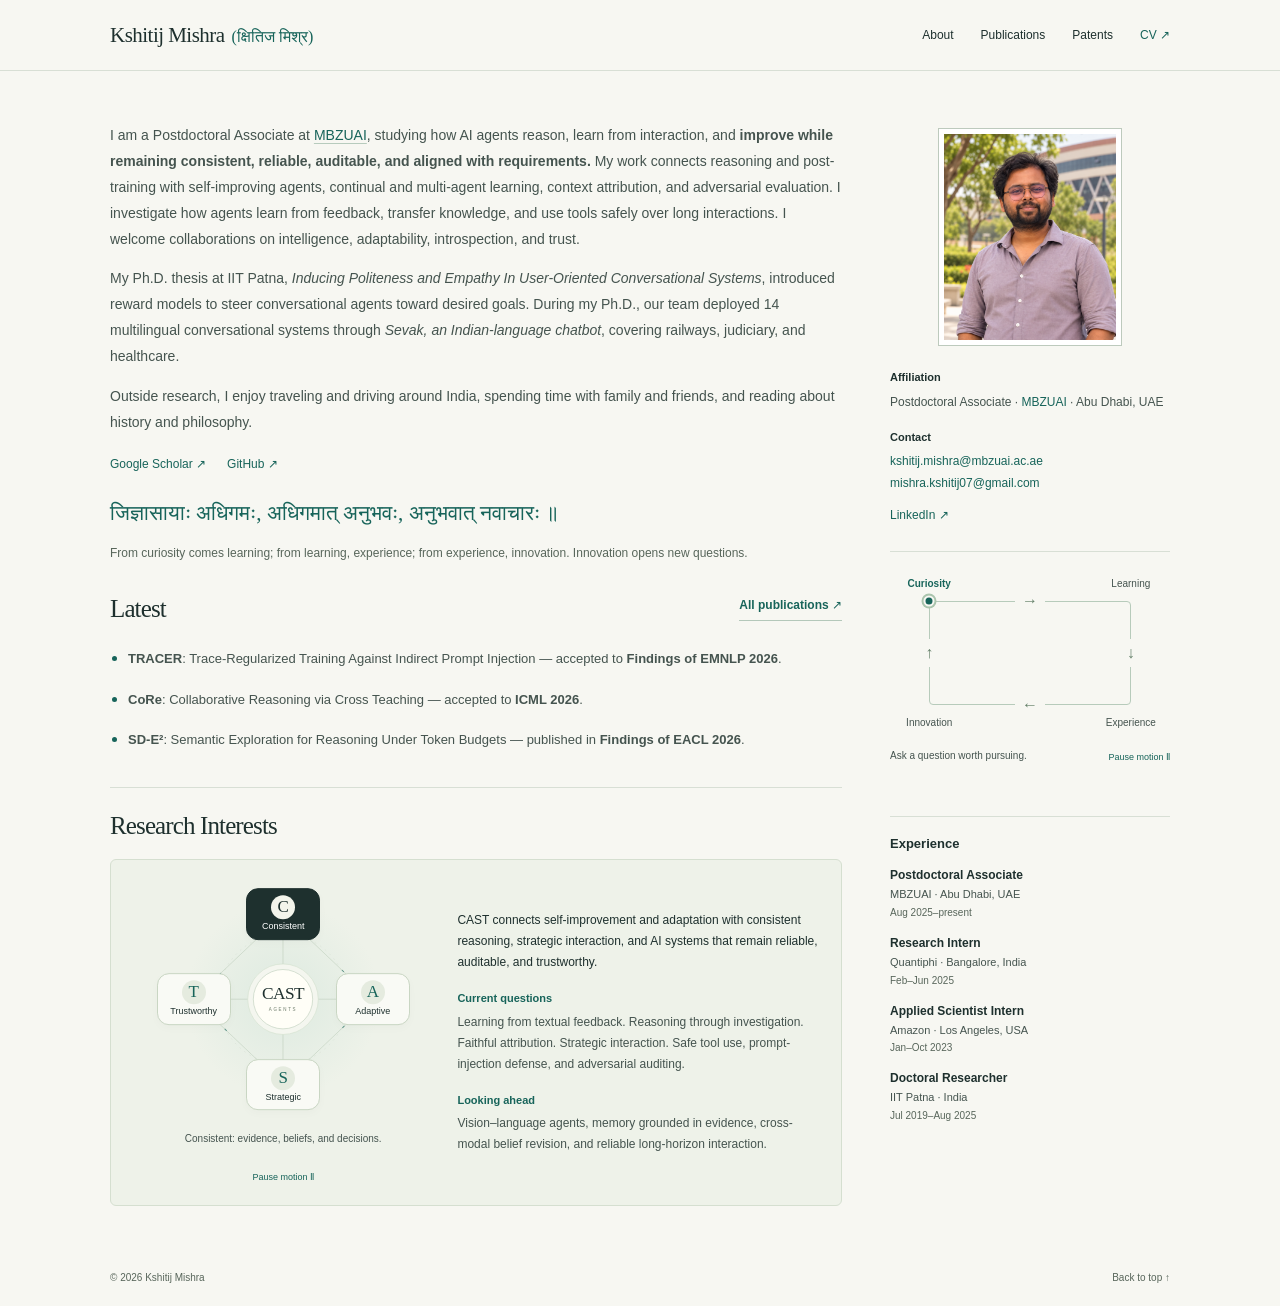
==== index.html @ 3d972198 "Rename the sidebar email label to Contact" ====
<!doctype html>
<html lang="en">
<head>
  <meta charset="utf-8">
  <meta name="viewport" content="width=device-width, initial-scale=1">
  <meta name="theme-color" content="#f7f7f2">
  <title>Kshitij Mishra · Adaptive & Trustworthy AI Agents</title>
  <meta name="description" content="Kshitij Mishra is a Postdoctoral Associate at MBZUAI researching reasoning, learning through interaction, strategic behavior, and trustworthy foundation-model agents.">
  <link rel="canonical" href="https://mishrakshitij.github.io/">
  <meta property="og:type" content="website">
  <meta property="og:title" content="Kshitij Mishra · Adaptive & Trustworthy AI Agents">
  <meta property="og:description" content="Research on AI agents that learn through interaction, reason strategically, and remain reliable as they adapt.">
  <meta property="og:url" content="https://mishrakshitij.github.io/">
  <meta property="og:image" content="https://mishrakshitij.github.io/assets/kshitij-mishra.png">
  <meta property="og:image:alt" content="Portrait of Kshitij Mishra">
  <meta name="twitter:card" content="summary_large_image">
  <link rel="icon" type="image/svg+xml" href="favicon.svg">
  <link rel="stylesheet" href="styles.css?v=20260912-layout">
  <script src="research-themes.js?v=20260912-layout" defer></script>
  <script src="script.js?v=20260912-layout" defer></script>
</head>
<body>
  <a class="skip-link" href="#main">Skip to content</a>
  <header class="site-header">
    <div class="container header-inner">
      <a class="wordmark" href="#about" aria-label="Kshitij Mishra home"><span>Kshitij Mishra</span> <span class="wordmark-devanagari" lang="hi">(क्षितिज मिश्र)</span></a>
      <button class="menu-toggle" type="button" aria-expanded="false" aria-controls="site-nav">Menu <span aria-hidden="true">☰</span></button>
      <nav id="site-nav" aria-label="Main navigation">
        <a href="#about">About</a><a href="publications.html?v=20260912-navigation">Publications</a><a href="patents.html?v=20260912-navigation">Patents</a><a href="assets/Kshitij_Mishra_CV.pdf?v=20260912-latex" target="_blank" rel="noopener" aria-label="CV PDF opens in a new tab">CV <span aria-hidden="true">↗</span></a>
      </nav>
    </div>
  </header>
  <main id="main">
    <section class="academic-profile container" id="about" aria-labelledby="name">
      <div class="profile-content">
        <h1 id="name" class="sr-only">Kshitij Mishra</h1>
        <p>I am a Postdoctoral Associate at <a class="bio-link" href="https://mbzuai.ac.ae/">MBZUAI</a>, studying how AI agents reason, learn from interaction, and <strong>improve while remaining consistent, reliable, auditable, and aligned with requirements.</strong> My work connects reasoning and post-training with self-improving agents, continual and multi-agent learning, context attribution, and adversarial evaluation. I investigate how agents learn from feedback, transfer knowledge, and use tools safely over long interactions. I welcome collaborations on intelligence, adaptability, introspection, and trust.</p>
        <p>My Ph.D. thesis at IIT Patna, <em>Inducing Politeness and Empathy In User-Oriented Conversational Systems</em>, introduced reward models to steer conversational agents toward desired goals. During my Ph.D., our team deployed 14 multilingual conversational systems through <em>Sevak, an Indian-language chatbot</em>, covering railways, judiciary, and healthcare.</p>
        <p>Outside research, I enjoy traveling and driving around India, spending time with family and friends, and reading about history and philosophy.</p>
        <div class="profile-links"><a href="https://scholar.google.com/citations?user=jfTVBUQAAAAJ">Google Scholar ↗</a><a href="https://github.com/Mishrakshitij">GitHub ↗</a></div>
        <div class="profile-quote">
          <blockquote lang="sa">जिज्ञासायाः अधिगमः, अधिगमात् अनुभवः, अनुभवात् नवाचारः ॥</blockquote>
          <p>From curiosity comes learning; from learning, experience; from experience, innovation. Innovation opens new questions.</p>
        </div>
      </div>
      <aside class="profile-sidebar" aria-label="Affiliation, contact details, learning loop, and experience">
        <figure class="profile-photo"><img src="assets/kshitij-mishra.png" alt="Portrait of Kshitij Mishra" width="1145" height="1374" fetchpriority="high"></figure>
        <dl class="profile-details">
          <div><dt>Affiliation</dt><dd>Postdoctoral Associate · <a href="https://mbzuai.ac.ae/">MBZUAI</a> · Abu Dhabi, UAE</dd></div>
          <div><dt>Contact</dt><dd><a href="mailto:kshitij.mishra@mbzuai.ac.ae">kshitij.mishra@mbzuai.ac.ae</a><a href="mailto:mishra.kshitij07@gmail.com">mishra.kshitij07@gmail.com</a></dd></div>
        </dl>
        <a class="profile-linkedin" href="https://www.linkedin.com/in/kshitij-mishra-6770451b1">LinkedIn ↗</a>
        <div class="journey-widget" aria-label="Curiosity leads to learning, learning to experience, experience to innovation, and innovation back to curiosity">
          <div class="journey-track"><span class="journey-border" aria-hidden="true"></span><span class="journey-ball" aria-hidden="true"></span><button class="journey-node journey-curiosity is-active" type="button" data-stage="0" aria-pressed="true" aria-controls="journey-detail">Curiosity</button><button class="journey-node journey-learning" type="button" data-stage="1" aria-pressed="false" aria-controls="journey-detail">Learning</button><button class="journey-node journey-experience" type="button" data-stage="2" aria-pressed="false" aria-controls="journey-detail">Experience</button><button class="journey-node journey-innovation" type="button" data-stage="3" aria-pressed="false" aria-controls="journey-detail">Innovation</button><span class="journey-arrow arrow-top" aria-hidden="true">→</span><span class="journey-arrow arrow-right" aria-hidden="true">↓</span><span class="journey-arrow arrow-bottom" aria-hidden="true">←</span><span class="journey-arrow arrow-left" aria-hidden="true">↑</span></div>
          <div class="journey-description"><p id="journey-detail" aria-live="polite">Ask a question worth pursuing.</p><button id="journey-motion" type="button" aria-pressed="false">Pause motion Ⅱ</button></div>
        </div>
        <section class="profile-experience" id="experience" aria-labelledby="experience-title">
          <h2 id="experience-title">Experience</h2>
          <ul>
            <li><h3>Postdoctoral Associate</h3><p>MBZUAI · Abu Dhabi, UAE</p><p class="experience-date"><time datetime="2025-08">Aug 2025</time>–present</p></li>
            <li><h3>Research Intern</h3><p>Quantiphi · Bangalore, India</p><p class="experience-date"><time datetime="2025-02">Feb</time>–<time datetime="2025-06">Jun 2025</time></p></li>
            <li><h3>Applied Scientist Intern</h3><p>Amazon · Los Angeles, USA</p><p class="experience-date"><time datetime="2023-01">Jan</time>–<time datetime="2023-10">Oct 2023</time></p></li>
            <li><h3>Doctoral Researcher</h3><p>IIT Patna · India</p><p class="experience-date"><time datetime="2019-07">Jul 2019</time>–<time datetime="2025-08">Aug 2025</time></p></li>
          </ul>
        </section>
      </aside>
      <section class="latest-section" id="latest" aria-labelledby="latest-title">
        <div class="compact-heading"><h2 id="latest-title">Latest</h2><a class="text-link" href="publications.html?v=20260912-navigation">All publications ↗</a></div>
        <ul class="latest-list">
          <li><p><a href="publications.html?v=20260912-navigation#tracer"><strong>TRACER</strong>: Trace-Regularized Training Against Indirect Prompt Injection</a> — accepted to <strong>Findings of EMNLP 2026</strong>.</p></li>
          <li><p><a href="https://arxiv.org/abs/2601.21600"><strong>CoRe</strong>: Collaborative Reasoning via Cross Teaching</a> — accepted to <strong>ICML 2026</strong>.</p></li>
          <li><p><a href="https://aclanthology.org/2026.findings-eacl.323/"><strong>SD-E²</strong>: Semantic Exploration for Reasoning Under Token Budgets</a> — published in <strong>Findings of EACL 2026</strong>.</p></li>
        </ul>
      </section>
      <section class="research-section" id="research" aria-labelledby="research-title">
        <div class="compact-heading"><h2 id="research-title">Research Interests</h2></div>
        <div class="cast-panel">
          <figure class="cast-visual">
            <div class="cast-map" role="group" aria-label="Explore the four CAST research themes">
              <svg class="cast-lines" viewBox="0 0 500 440" aria-hidden="true"><defs><radialGradient id="mapGlow"><stop offset="0" stop-color="#dbe9df" stop-opacity="0.9"/><stop offset="1" stop-color="#dbe9df" stop-opacity="0"/></radialGradient></defs><circle cx="250" cy="220" r="174" fill="url(#mapGlow)"/><circle class="map-orbit" cx="250" cy="220" r="116"/><path class="map-lines" d="M250 68 L410 220 L250 372 L90 220 Z M250 68 L250 372 M90 220 L410 220"/><path class="map-flow" d="M250 68 L410 220 L250 372 L90 220 Z"/><circle class="map-ring" cx="250" cy="220" r="63"/><circle class="map-center" cx="250" cy="220" r="53"/><text class="cast-center-title" x="250" y="219" text-anchor="middle">CAST</text><text class="cast-center-subtitle" x="250" y="241" text-anchor="middle">AGENTS</text></svg>
              <button class="cast-node node-c is-active" type="button" data-theme="consistent" aria-pressed="true" aria-controls="cast-focus"><span class="node-letter">C</span><span>Consistent</span></button>
              <button class="cast-node node-a" type="button" data-theme="adaptive" aria-pressed="false" aria-controls="cast-focus"><span class="node-letter">A</span><span>Adaptive</span></button>
              <button class="cast-node node-s" type="button" data-theme="strategic" aria-pressed="false" aria-controls="cast-focus"><span class="node-letter">S</span><span>Strategic</span></button>
              <button class="cast-node node-t" type="button" data-theme="trustworthy" aria-pressed="false" aria-controls="cast-focus"><span class="node-letter">T</span><span>Trustworthy</span></button>
            </div>
            <figcaption class="map-caption"><p id="cast-focus" aria-live="polite">Consistent: evidence, beliefs, and decisions.</p><button id="motion-toggle" type="button" aria-pressed="false">Pause motion <span aria-hidden="true">Ⅱ</span></button></figcaption>
          </figure>
          <div class="cast-overview">
            <p class="cast-overview-summary">CAST connects self-improvement and adaptation with consistent reasoning, strategic interaction, and AI systems that remain reliable, auditable, and trustworthy.</p>
            <div><h3>Current questions</h3><p>Learning from textual feedback. Reasoning through investigation. Faithful attribution. Strategic interaction. Safe tool use, prompt-injection defense, and adversarial auditing.</p></div>
            <div><h3>Looking ahead</h3><p>Vision–language agents, memory grounded in evidence, cross-modal belief revision, and reliable long-horizon interaction.</p></div>
          </div>
        </div>
      </section>
    </section>

  </main>
  <footer class="container site-footer"><p>© <span id="year">2026</span> Kshitij Mishra</p><p>Learn. Reason. Remain reliable.</p><a href="#about">Back to top ↑</a></footer>
</body>
</html>
---- styles.css ----
:root{--paper:#f7f7f2;--ink:#1e302e;--text:#45544f;--muted:#58665b;--teal:#17645a;--sage:#e9eee6;--line:#d8dfd5;--gold:#886024;--serif:Georgia,'Times New Roman',serif;--sans:Inter,-apple-system,BlinkMacSystemFont,'Segoe UI',sans-serif}
*{box-sizing:border-box}html{scroll-behavior:smooth;scroll-padding-top:90px}body{margin:0;background:var(--paper);color:var(--ink);font-family:var(--sans);font-size:16px;line-height:1.7;-webkit-font-smoothing:antialiased}::selection{background:#d4e3d7}a{color:inherit;text-decoration:none}button{font:inherit}button,a{-webkit-tap-highlight-color:transparent}a:focus-visible,button:focus-visible{outline:3px solid var(--teal);outline-offset:5px}button{cursor:pointer}img{display:block;max-width:100%}h1,h2,h3,p{margin-top:0}h1,h2{font-family:var(--serif);font-weight:400;letter-spacing:-.055em}h2{font-size:clamp(34px,4vw,51px);line-height:1.13;margin-bottom:20px}h3{font-weight:550}p{margin-bottom:18px}button:disabled{cursor:default}.container{max-width:1160px;margin:0 auto;padding-left:30px;padding-right:30px}.section{padding-top:110px;padding-bottom:110px}.eyebrow,.section-label{text-transform:uppercase;font-size:11px;letter-spacing:.15em;font-weight:600;color:var(--teal)}.section-label{margin-bottom:26px}.lead{font-size:20px;line-height:1.7}.text-link{font-size:14px;font-weight:550;color:var(--teal);display:inline-block;padding-bottom:5px;border-bottom:1px solid #b4c8ba}.text-link:hover{border-bottom-color:var(--teal)}.text-link span{margin-left:12px}.section-heading{display:flex;align-items:flex-end;justify-content:space-between;gap:60px;margin-bottom:42px}.section-heading h2{margin-bottom:0}.section-intro{max-width:390px;font-size:16px;color:var(--text);margin-bottom:2px}.skip-link{position:fixed;top:-80px;left:20px;background:var(--ink);color:white;padding:10px 18px;z-index:100}.skip-link:focus{top:12px}.sr-only{position:absolute;width:1px;height:1px;overflow:hidden;clip:rect(0,0,0,0);white-space:nowrap}
.site-header{position:sticky;top:0;z-index:20;background:rgba(247,247,242,.96);border-bottom:1px solid var(--line);backdrop-filter:blur(12px)}.header-inner{height:86px;display:flex;align-items:center;justify-content:space-between}.wordmark{font-family:var(--serif);font-size:36px;letter-spacing:-.09em;line-height:1}.wordmark-dot{color:var(--teal)}#site-nav{display:flex;align-items:center;gap:32px;font-size:13px;font-weight:500}#site-nav a{transition:color .2s}#site-nav a:hover{color:var(--teal)}#site-nav a:last-child{color:var(--teal)}.menu-toggle{display:none}
.hero{display:grid;grid-template-columns:1.18fr 1fr;gap:90px;align-items:center;padding-top:74px;padding-bottom:66px}.hero-copy .eyebrow{font-size:10px;letter-spacing:.11em;display:flex;align-items:center;gap:8px;margin-bottom:28px}.status-dot{width:6px;height:6px;border-radius:50%;background:var(--teal);display:inline-block}.hero h1{font-size:clamp(74px,7.5vw,108px);line-height:.96;letter-spacing:-.065em;margin-bottom:28px}.hero h1 span{color:var(--teal)}.hero-statement{font-size:24px;line-height:1.4;letter-spacing:-.02em;margin-bottom:18px}.hero-description{font-size:15px;line-height:1.8;color:var(--text);max-width:440px;margin-bottom:26px}.hero-actions{display:flex;gap:10px;flex-wrap:wrap}.button{font-size:12px;font-weight:550;display:inline-flex;align-items:center;justify-content:center;gap:18px;padding:13px 18px;border:1px solid var(--ink);border-radius:3px;transition:background .2s,transform .2s}.button:hover{transform:translateY(-2px)}.primary{color:var(--paper);background:var(--ink)}.primary:hover{background:var(--teal)}.secondary{border-color:#c1cbbf}.secondary:hover{background:var(--sage)}.social-links{display:flex;gap:24px;margin-top:25px;font-size:12px;color:var(--text)}.social-links a:hover{color:var(--teal)}.portrait{margin:0;position:relative;padding-right:0}.portrait-image{overflow:hidden;border-radius:180px 180px 4px 4px;background:#e2e7dc;aspect-ratio:.805}.portrait img{height:100%;width:100%;object-fit:cover;object-position:center 38%}.portrait figcaption{display:flex;justify-content:space-between;font-size:10px;margin-top:14px;color:var(--muted)}.portrait-note{position:absolute;top:52%;right:-28px;writing-mode:vertical-rl;font-size:8px;letter-spacing:.19em;color:var(--muted)}.highlights{display:flex;align-items:center;gap:46px;padding-top:24px;padding-bottom:24px;border-top:1px solid var(--line);border-bottom:1px solid var(--line)}.highlights .eyebrow{color:var(--muted);font-size:10px}.highlights a{display:flex;align-items:center;gap:14px;font-size:12px}.highlights a strong{font-family:var(--serif);font-size:21px;font-weight:400}.highlights a span{color:var(--muted)}.highlights a:hover strong{color:var(--teal)}
.about-grid{display:grid;grid-template-columns:1fr 1.35fr;gap:100px}.about-body>p:not(.lead){color:var(--text);font-size:15px}.about-body .lead a{border-bottom:1px solid #b1c4b6}.about-body .text-link{margin-top:8px}.research-section{background:var(--sage);padding:90px 0}.cast-panel{display:grid;grid-template-columns:1.05fr 1fr;align-items:center;gap:48px;background:#f4f6ef;border:1px solid #d5dfd0;border-radius:6px;padding:30px 44px 30px 24px}.cast-map{position:relative;width:100%;aspect-ratio:500/440;min-width:0}.cast-lines{width:100%;height:100%;display:block}.map-orbit{fill:none;stroke:#d6dfd2;stroke-dasharray:3 8}.map-lines{fill:none;stroke:#bdcdbb;stroke-width:1}.map-flow{fill:none;stroke:var(--teal);stroke-width:1.8;stroke-dasharray:5 140;animation:flow 20s linear infinite;opacity:.6}.map-ring{fill:#f4f6ef;stroke:#d0decb;stroke-width:1}.map-center{fill:#fffef7;stroke:#bacbb7;stroke-width:1}.cast-center-title{font-family:var(--serif);font-size:31px;fill:var(--ink);letter-spacing:-1px}.cast-center-subtitle{font-family:var(--sans);font-size:8px;letter-spacing:3px;fill:#6b7a69}.cast-node{position:absolute;display:flex;align-items:center;gap:8px;border:1px solid #c9d6c3;background:#f9faf5;border-radius:40px;padding:7px 13px 7px 7px;color:var(--ink);font-size:11px;transform:translate(-50%,-50%);box-shadow:0 3px 10px #253d2206;transition:background .2s,color .2s,border .2s}.cast-node:hover,.cast-node.is-active{background:var(--ink);color:white;border-color:var(--ink)}.node-letter{display:inline-flex;align-items:center;justify-content:center;height:30px;width:30px;border-radius:50%;background:#e5ebdf;font-family:var(--serif);font-size:20px;color:var(--teal)}.cast-node.is-active .node-letter,.cast-node:hover .node-letter{background:#f3f4eb;color:var(--ink)}.node-c{left:50%;top:15.45%}.node-a{left:82%;top:50%}.node-s{left:50%;top:84.55%}.node-t{left:18%;top:50%}.map-caption{display:flex;justify-content:space-between;gap:10px;align-items:center;color:var(--muted);font-size:10px;padding:0 6px}.map-caption button{border:0;background:none;font-size:10px;color:var(--teal);padding:9px 0}.map-caption button span{margin-left:6px}.motion-paused .map-flow{animation-play-state:paused}.theme-detail{padding:16px 0}.theme-detail .eyebrow{font-size:10px;letter-spacing:.1em;margin-bottom:20px}.theme-detail h3{font-family:var(--serif);font-size:33px;font-weight:400;line-height:1.15;letter-spacing:-.035em;margin-bottom:20px}.theme-detail>p:not(.eyebrow){font-size:14px;color:var(--text);line-height:1.8}.theme-detail ul{list-style:none;margin:23px 0;padding:0;border-top:1px solid var(--line)}.theme-detail li{font-size:12px;padding:9px 0;border-bottom:1px solid var(--line)}.theme-detail li:before{content:'↗';color:var(--teal);margin-right:10px}.theme-detail .theme-connection{font-size:12px!important;margin-bottom:0;color:#647362!important}.research-directions{display:grid;grid-template-columns:1fr 1fr;gap:66px;margin-top:34px}.research-directions .eyebrow{font-size:10px;margin-bottom:9px}.research-directions p:last-child{font-size:14px;color:var(--text);margin-bottom:0}.nojs-themes{padding-top:30px;font-size:14px}@keyframes flow{to{stroke-dashoffset:-1160}}
.publication-filters{display:none;gap:8px;flex-wrap:wrap;margin-bottom:25px}.js .publication-filters{display:flex}.publication-filters button{border:1px solid var(--line);border-radius:30px;padding:8px 15px;font-size:11px;background:transparent;color:var(--text)}.publication-filters button.is-active{background:var(--ink);color:white;border-color:var(--ink)}.publication{display:grid;grid-template-columns:80px 1fr;gap:26px;border-top:1px solid var(--line);padding:28px 0}.publication:last-child{border-bottom:1px solid var(--line)}.publication[hidden]{display:none}.pub-year{font-family:var(--serif);font-size:20px;color:#65725f;padding-top:21px}.venue{font-size:10px;text-transform:uppercase;letter-spacing:.07em;color:var(--teal);font-weight:600}.publication h3{font-size:20px;font-weight:500;line-height:1.42;letter-spacing:-.025em;margin-top:7px;margin-bottom:10px;max-width:880px}.publication h3 a:hover{color:var(--teal)}.publication h3 span{font-size:16px;color:var(--teal);white-space:nowrap}.authors{font-size:12px;color:var(--muted);margin-bottom:8px;line-height:1.7}.authors strong{color:var(--text);font-weight:600}.pub-description{font-size:13px;color:var(--text);margin-bottom:12px}.pub-links{display:flex;gap:20px;color:var(--teal);font-size:11px;font-weight:600}.pub-links a:hover{text-decoration:underline}.code-section{background:#eeefe7;padding:75px 0}.code-grid{display:grid;grid-template-columns:1fr 1fr;gap:0 65px}.code-item{padding:25px 0;border-top:1px solid #cfd8ca;display:flex;gap:22px}.code-index{font-size:11px;color:var(--muted);padding-top:6px}.code-item h3{font-family:var(--serif);font-weight:400;font-size:28px;letter-spacing:-.025em;line-height:1.2;margin-bottom:10px}.code-item h3 span{font-family:var(--sans);font-size:18px;color:var(--teal);margin-left:10px;display:inline-block;transition:transform .2s}.code-item:hover h3 span{transform:translate(3px,-3px)}.code-item p{font-size:13px;color:var(--text);margin-bottom:8px}.code-meta{font-size:10px;color:var(--muted)}
.experience-grid{display:grid;grid-template-columns:1.1fr 1fr;gap:110px;margin-top:55px}.timeline{border-left:1px solid #ccd7c6;padding-left:28px}.timeline-item{position:relative;margin-bottom:33px}.timeline-item:last-child{margin-bottom:0}.timeline-item:before{content:'';height:7px;width:7px;position:absolute;left:-32px;top:8px;border-radius:50%;background:var(--teal);box-shadow:0 0 0 5px var(--paper)}.timeline-date{font-size:10px;letter-spacing:.06em;color:var(--teal);margin-bottom:8px}.timeline-item h3{font-size:20px;margin-bottom:3px;letter-spacing:-.025em}.timeline-item .institution{font-size:13px;color:var(--ink);margin-bottom:9px}.timeline-item p:last-child{font-size:13px;color:var(--text)}.academic-details{border-left:1px solid var(--line);padding-left:42px}.academic-details>div{margin-bottom:29px}.academic-details>div:last-child{margin-bottom:0}.academic-details .eyebrow{font-size:10px;margin-bottom:13px}.academic-details h3{font-size:15px;line-height:1.5;margin-bottom:4px;font-weight:500}.academic-details p:not(.eyebrow){font-size:13px;color:var(--text);line-height:1.8}.academic-details p strong{font-weight:500;color:var(--ink)}.honor{color:var(--gold);font-size:11px}.contact-section{background:var(--ink);color:#f2f3e9;padding:90px 0}.contact-grid{display:grid;grid-template-columns:1.4fr .7fr;gap:120px;align-items:center}.contact-section .section-label{color:#a6c4ae}.contact-section h2{font-size:57px;letter-spacing:-.05em}.contact-section p:not(.section-label){color:#b8c8bc;font-size:15px;max-width:450px}.contact-email{font-size:clamp(14px,1.5vw,19px);display:inline-block;border-bottom:1px solid #64796b;padding-bottom:9px;margin-top:12px;overflow-wrap:anywhere}.contact-email span{margin-left:20px}.contact-links a{display:flex;justify-content:space-between;border-bottom:1px solid #4a6154;padding:16px 0;font-size:14px}.contact-links a:first-child{border-top:1px solid #4a6154}.contact-links a:hover,.contact-email:hover{color:#bfd4ad}.site-footer{display:flex;align-items:center;justify-content:space-between;gap:20px;padding-top:25px;padding-bottom:25px;font-size:10px;color:var(--muted)}.site-footer p{margin:0}
@media(min-width:1400px){.hero{padding-top:90px;padding-bottom:80px}.portrait-image{max-height:548px}}
@media(max-width:1050px){.hero{gap:50px}.hero h1{font-size:90px}.hero-statement{font-size:22px}.portrait-note{right:-19px;font-size:7px}.about-grid{gap:55px}.cast-panel{gap:25px;padding-right:25px}.theme-detail h3{font-size:29px}.theme-detail>p:not(.eyebrow){font-size:13px}.cast-node{font-size:10px;gap:4px;padding-right:9px}.node-letter{width:25px;height:25px;font-size:18px}.experience-grid{gap:60px}.contact-grid{gap:70px}}
@media(max-width:780px){.container{padding-left:24px;padding-right:24px}.header-inner{height:72px}#site-nav{gap:21px;font-size:12px}.hero{gap:35px;padding-top:50px;padding-bottom:48px;grid-template-columns:1.1fr 1fr}.hero h1{font-size:74px}.hero-copy .eyebrow{font-size:8px;margin-bottom:20px;letter-spacing:.08em}.hero-statement{font-size:19px}.hero-description{font-size:13px}.hero-actions{gap:8px}.button{font-size:11px;gap:10px;padding:10px 12px}.social-links{gap:15px;font-size:11px}.portrait figcaption{font-size:8px;gap:8px}.portrait figcaption span:last-child{display:none}.portrait-image{aspect-ratio:.7}.highlights{gap:25px}.highlights a{gap:9px;font-size:10px}.highlights .eyebrow{font-size:9px}.section{padding-top:75px;padding-bottom:75px}.about-grid{gap:35px;grid-template-columns:.9fr 1.2fr}.about-body .lead{font-size:17px}.about-body>p:not(.lead){font-size:13px}.section-heading{gap:32px}.section-intro{font-size:14px;max-width:290px}.research-section{padding:70px 0}.cast-panel{grid-template-columns:1fr 1fr;gap:20px;padding:22px 20px 22px 8px}.node-letter{height:22px;width:22px;font-size:15px}.cast-node{font-size:8px;padding:5px 6px 5px 5px;gap:4px}.theme-detail h3{font-size:26px}.theme-detail .eyebrow{font-size:8px}.theme-detail li{font-size:10px}.theme-detail>p:not(.eyebrow){font-size:12px}.theme-detail .theme-connection{font-size:10px!important}.map-caption{font-size:8px;flex-wrap:wrap;justify-content:center}.map-caption button{font-size:8px}.research-directions{gap:35px}.publication{gap:10px;grid-template-columns:55px 1fr}.publication h3{font-size:18px}.experience-grid{gap:35px}.academic-details{padding-left:25px}.contact-grid{gap:35px}.contact-section h2{font-size:45px}.contact-section{padding:70px 0}}
@media(max-width:600px){html{scroll-padding-top:80px}.container{padding-left:22px;padding-right:22px}.header-inner{height:auto;min-height:68px;flex-wrap:wrap}.wordmark{font-size:31px}.menu-toggle{display:none;background:none;border:1px solid var(--line);border-radius:3px;padding:5px 10px;font-size:11px;color:var(--ink);gap:12px}.js .menu-toggle{display:flex;align-items:center}#site-nav{width:100%;padding:8px 0 18px;gap:17px;font-size:10px;flex-wrap:wrap}.js #site-nav{display:none}.js #site-nav.is-open{display:flex}.hero{grid-template-columns:1fr;gap:35px;padding-top:43px;padding-bottom:40px}.hero-copy .eyebrow{font-size:9px;margin-bottom:27px}.hero h1{font-size:88px;line-height:.96;margin-bottom:23px}.hero h1 br{display:none}.hero h1 span{display:block}.hero-statement{font-size:23px;margin-bottom:14px}.hero-description{font-size:14px;max-width:100%}.hero-actions{gap:10px}.button{font-size:12px;padding:12px 15px}.social-links{font-size:12px;gap:25px;margin-top:22px}.portrait{width:83%;justify-self:center}.portrait-image{aspect-ratio:.92;border-radius:160px 160px 3px 3px}.portrait img{object-position:center 29%}.portrait figcaption{font-size:9px}.portrait figcaption span:last-child{display:block;font-size:8px}.portrait-note{right:-22px;font-size:7px}.highlights{display:grid;grid-template-columns:1fr 1fr;gap:10px;padding-top:21px;padding-bottom:23px}.highlights>.eyebrow{grid-column:1/-1;font-size:9px}.highlights a{gap:7px;flex-wrap:wrap;font-size:9px}.highlights a strong{font-size:20px}.highlights a>span:last-child{display:none}.section{padding-top:64px;padding-bottom:64px}.section-label{font-size:10px;margin-bottom:20px}h2{font-size:37px}.about-grid{grid-template-columns:1fr;gap:9px}.about-body .lead{font-size:18px}.about-body>p:not(.lead){font-size:14px}.section-heading{display:block;margin-bottom:30px}.section-heading>.text-link{margin-top:22px}.section-intro{margin-top:23px;max-width:none;font-size:14px}.research-section{padding:62px 0}.cast-panel{grid-template-columns:1fr;gap:4px;padding:15px 20px 28px}.cast-visual{min-width:0}.cast-node{font-size:10px;padding:6px 10px 6px 6px}.node-letter{width:26px;height:26px;font-size:18px}.cast-map{margin:0 auto;max-width:360px}.node-a{left:81%}.node-t{left:19%}.map-caption{font-size:9px;justify-content:space-between;padding:0 5px}.map-caption button{font-size:9px}.theme-detail{border-top:1px solid var(--line);margin-top:18px;padding-top:24px}.theme-detail .eyebrow{font-size:9px;margin-bottom:15px}.theme-detail h3{font-size:30px}.theme-detail>p:not(.eyebrow){font-size:14px}.theme-detail li{font-size:12px}.theme-detail .theme-connection{font-size:12px!important}.research-directions{grid-template-columns:1fr;gap:22px;margin-top:28px}.research-directions p:last-child{font-size:13px}.publication-filters{gap:6px;margin-bottom:22px}.publication-filters button{font-size:10px;padding:7px 10px}.publication{grid-template-columns:1fr;gap:0;padding:24px 0}.pub-year{font-size:15px;padding-top:0;margin-bottom:9px}.venue{font-size:9px}.publication h3{font-size:19px;line-height:1.4}.authors{font-size:11px}.pub-description{font-size:12px}.pub-links{font-size:11px}.code-section{padding:60px 0}.code-grid{grid-template-columns:1fr;gap:0}.code-item{padding:22px 0;gap:21px}.code-item h3{font-size:27px}.experience-grid{grid-template-columns:1fr;gap:40px;margin-top:30px}.timeline{padding-left:24px;margin-left:4px}.timeline-item:before{left:-28px}.academic-details{padding:29px 0 0;border-left:0;border-top:1px solid var(--line)}.academic-details>div{margin-bottom:24px}.contact-section{padding:60px 0}.contact-grid{grid-template-columns:1fr;gap:25px}.contact-section h2{font-size:43px}.contact-section p:not(.section-label){font-size:14px}.contact-email{font-size:15px;margin-top:9px}.contact-email span{margin-left:3px}.contact-links{display:grid;grid-template-columns:1fr 1fr;gap:0 24px}.contact-links a{font-size:12px;padding:12px 0}.contact-links a:nth-child(2){border-top:1px solid #4a6154}.site-footer{flex-wrap:wrap;justify-content:space-between;gap:10px;font-size:9px}.site-footer p:nth-child(2){display:none}}
@media(max-width:350px){.hero h1{font-size:75px}.contact-email{font-size:13px}.cast-panel{padding-left:13px;padding-right:13px}.cast-node{font-size:9px;padding-right:7px;gap:3px}.node-letter{height:23px;width:23px}.publication-filters button{font-size:9px;padding:7px 8px}}
@media(prefers-reduced-motion:reduce){html{scroll-behavior:auto}*,*:before,*:after{animation:none!important;transition:none!important}.button:hover{transform:none}}
/* Compact academic profile */
.container{max-width:1120px}.header-inner{height:70px}.wordmark{font-size:30px}#site-nav{font-size:12px;gap:27px}h2{font-size:30px;line-height:1.25;letter-spacing:-.035em}.section{padding-top:58px;padding-bottom:58px}.section-label{margin-bottom:14px;font-size:10px}.section-heading{gap:40px;margin-bottom:28px}.section-intro{font-size:14px;max-width:365px}.text-link{font-size:12px}.academic-profile{display:grid;grid-template-columns:minmax(0,1fr) 184px;column-gap:48px;row-gap:22px;padding-top:52px;padding-bottom:32px;align-items:start}.academic-profile h1{font-size:41px;line-height:1.3;letter-spacing:-.04em;margin-bottom:8px}.name-devanagari{font-family:'Noto Serif Devanagari','Nirmala UI',Mangal,serif;font-size:25px;letter-spacing:0;white-space:nowrap;color:var(--teal);font-weight:400}.profile-position{font-size:14px;color:var(--teal);margin-bottom:20px}.profile-content>p:not(.profile-position){font-size:14px;line-height:1.85;color:var(--text);margin-bottom:14px}.profile-position a{border-bottom:1px solid #b7cbbd}.profile-links{display:flex;flex-wrap:wrap;gap:21px;font-size:12px;color:var(--teal);margin-top:18px}.profile-links a:hover{text-decoration:underline}.profile-photo{margin:7px 0 0;padding:5px;border:1px solid #bdcabd;background:#fff}.profile-photo img{width:100%;height:auto;aspect-ratio:5/6;object-fit:cover;border-radius:0}.profile-interests{grid-column:1/-1;border-top:1px solid var(--line);padding-top:19px;display:grid;grid-template-columns:155px 1fr;gap:20px}.profile-interests h2{font-family:var(--sans);font-size:13px;font-weight:600;letter-spacing:0;margin:3px 0 0}.profile-interests p{font-size:12px;color:var(--text);line-height:1.9;margin:0}.profile-interests strong{font-weight:500;color:var(--teal)}.latest-section{padding-bottom:43px}.compact-heading{display:flex;justify-content:space-between;align-items:center;gap:20px;margin-bottom:13px}.compact-heading h2{font-size:25px;margin:0}.latest-list{list-style:none;margin:0;padding:0;border-top:1px solid var(--line)}.latest-list li{display:grid;grid-template-columns:90px 1fr;gap:14px;padding:11px 0;border-bottom:1px solid var(--line)}.latest-list time{font-size:11px;color:var(--teal);padding-top:2px}.latest-list p{font-size:13px;line-height:1.75;margin:0;color:var(--text)}.latest-list strong{font-weight:600}.latest-list a:hover{color:var(--teal);text-decoration:underline}.research-section{padding:52px 0}.cast-panel{gap:40px;padding:20px 32px 22px 20px}.cast-visual{max-width:440px;width:100%;justify-self:center}.theme-detail h3{font-size:27px;line-height:1.25}.theme-detail>p:not(.eyebrow){font-size:13px}.research-directions{gap:48px;margin-top:25px}.research-directions p:last-child{font-size:13px}.philosophy-section{display:grid;grid-template-columns:1.2fr 1fr;gap:60px;align-items:center;padding-top:46px;padding-bottom:46px}.philosophy-copy h2{font-size:25px}.philosophy-copy blockquote{margin:20px 0 15px;font-family:'Noto Serif Devanagari','Nirmala UI',Mangal,serif;font-size:23px;line-height:1.9;color:var(--teal)}.philosophy-copy>p{font-size:12px;color:var(--muted);line-height:1.8;margin:0}.journey-widget{width:100%;max-width:360px;justify-self:center}.journey-track{height:188px;position:relative}.journey-border{position:absolute;left:14%;top:18%;width:72%;height:64%;border:1px solid #b7cbbb;border-radius:4px}.journey-ball{height:11px;width:11px;background:var(--teal);border:2px solid var(--paper);box-shadow:0 0 0 2px #aac4ad;border-radius:50%;position:absolute;left:14%;top:18%;transform:translate(-50%,-50%);z-index:3;animation:journey-travel 12s ease-in-out infinite}.journey-node{position:absolute;transform:translateX(-50%);font-size:11px;color:var(--text);border:0;background:var(--paper);padding:3px 6px;cursor:pointer}.journey-node.is-active{color:var(--teal);font-weight:600}.journey-curiosity{left:14%;top:0}.journey-learning{left:86%;top:0}.journey-experience{left:86%;bottom:0}.journey-innovation{left:14%;bottom:0}.journey-arrow{position:absolute;background:var(--paper);padding:0 7px;line-height:1;color:#65816a;transform:translate(-50%,-50%);font-size:16px}.arrow-top{left:50%;top:18%}.arrow-right{left:86%;top:50%;padding:6px 0}.arrow-bottom{left:50%;top:82%}.arrow-left{left:14%;top:50%;padding:6px 0}.journey-description{display:flex;gap:12px;align-items:center;justify-content:space-between;margin-top:14px;min-height:36px}.journey-description p{font-size:10px;color:var(--text);margin:0;line-height:1.6;max-width:225px}.journey-description button{display:none;border:0;background:none;color:var(--teal);padding:7px 0;white-space:nowrap;font-size:9px}.js .journey-description button{display:block}.journey-paused .journey-ball{animation-play-state:paused}.code-section{padding:48px 0}.code-item{padding:20px 0}.code-item h3{font-size:24px}.experience-grid{margin-top:32px;gap:80px}.timeline-item h3{font-size:18px}.contact-section{padding:48px 0}.contact-section h2{font-size:30px}.contact-section p:not(.section-label){font-size:13px}.contact-email{font-size:16px}.contact-grid{gap:95px}.contact-links a{font-size:12px;padding:13px 0}.site-footer{padding-top:20px;padding-bottom:20px}.site-footer p:nth-child(2){display:none}
/* Publication archive */
.publications-page{padding-top:43px;padding-bottom:60px}.publications-page h1{font-size:38px;letter-spacing:-.04em;line-height:1.2;margin-bottom:10px}.archive-intro{font-size:14px;color:var(--text);margin-bottom:14px}.archive-totals{font-size:12px;color:var(--teal);margin-bottom:20px}.venue-summary{display:flex;flex-wrap:wrap;gap:7px;margin:18px 0 15px}.venue-count{display:inline-flex;gap:9px;align-items:center;padding:5px 10px;background:transparent;border:1px solid var(--line);border-radius:3px;font-size:10px;color:var(--text)}.venue-count strong{font-size:11px;font-weight:600;color:var(--teal)}.venue-count[aria-pressed=true]{border-color:var(--teal);background:#e5ede4;color:var(--ink)}.venue-count:hover{border-color:var(--teal)}.publication-note{font-size:11px;color:var(--muted);margin:14px 0 23px}.archive-controls{display:none;align-items:center;gap:14px;padding:17px 0;border-top:1px solid var(--line);border-bottom:1px solid var(--line);margin-bottom:27px}.js .archive-controls{display:flex}.archive-controls label{font-size:11px;color:var(--text)}.archive-controls input,.archive-controls select{font:inherit;color:var(--ink);background:var(--paper);border:1px solid #b7c6b8;border-radius:3px;padding:8px 10px;font-size:12px;min-height:35px}.archive-search{display:flex;align-items:center;gap:12px;flex:1}.archive-search input{flex:1;min-width:0}.archive-sort{display:flex;align-items:center;gap:10px}.archive-layout{display:grid;grid-template-columns:90px minmax(0,1fr);gap:32px}.year-nav{position:sticky;top:92px;align-self:start;display:flex;flex-direction:column;gap:8px;font-size:12px}.year-nav .eyebrow{font-size:9px;margin-bottom:4px}.year-nav a{color:var(--teal);padding:4px 0}.year-nav a:hover{text-decoration:underline}.year-group{scroll-margin-top:95px}.year-group h2{font-size:26px;margin:0 0 8px;padding-bottom:8px;border-bottom:1px solid var(--line)}.year-group h2 span{font-family:var(--sans);font-size:10px;color:var(--muted);letter-spacing:0;margin-left:10px}.year-group+.year-group{margin-top:32px}.archive-publication{padding:17px 0;border-bottom:1px solid var(--line);scroll-margin-top:95px}.archive-publication h3{font-family:var(--sans);font-weight:550;font-size:16px;line-height:1.5;margin:0 0 8px;letter-spacing:-.01em}.archive-publication h3 a:hover{color:var(--teal)}.archive-authors{font-size:12px;line-height:1.95;color:var(--text);margin-bottom:6px}.self-author{font-weight:700;color:var(--ink)}.first-author{text-decoration-line:underline;text-decoration-style:dotted;text-decoration-color:#3475b0;text-underline-offset:4px;text-decoration-thickness:1.5px}.archive-venue{font-size:11px;color:var(--teal);margin-bottom:9px}.accepted-label{font-size:9px;font-weight:600;margin-left:8px;border:1px solid #b7cbbd;padding:2px 5px;border-radius:3px;color:var(--teal);white-space:nowrap}.archive-links{display:flex;gap:16px;font-size:10px;color:var(--teal)}.archive-links a:hover{text-decoration:underline}.archive-empty{font-size:14px;padding:22px 0}.archive-publication[hidden],.year-group[hidden],.archive-empty[hidden]{display:none}.archive-legend{margin-top:23px;font-size:11px;color:var(--muted);line-height:1.9}.archive-legend .first-author{color:var(--text)}
@keyframes journey-travel{0%,7%{left:14%;top:18%}25%,32%{left:86%;top:18%}50%,57%{left:86%;top:82%}75%,82%{left:14%;top:82%}100%{left:14%;top:18%}}
@media(max-width:900px){.academic-profile{grid-template-columns:minmax(0,1fr) 155px;column-gap:30px}.academic-profile h1{font-size:35px}.name-devanagari{font-size:22px}.profile-content>p:not(.profile-position){font-size:13px}.profile-position{font-size:12px}.philosophy-section{gap:35px}.philosophy-copy blockquote{font-size:21px}.experience-grid{gap:40px}.archive-layout{gap:22px;grid-template-columns:70px 1fr}}
@media(max-width:600px){h2{font-size:26px}.header-inner{height:auto;min-height:65px}#site-nav{gap:17px;font-size:11px}.academic-profile{padding-top:29px;padding-bottom:24px;grid-template-columns:minmax(0,1fr) 104px;column-gap:18px;row-gap:18px}.profile-content{display:contents}.academic-profile h1{grid-column:1;grid-row:1;font-size:30px;margin:0;line-height:1.25;align-self:end}.name-devanagari{display:block;font-size:20px;margin-top:9px;line-height:1.7}.profile-position{grid-column:1;grid-row:2;font-size:11px;margin:0;line-height:1.8}.profile-photo{grid-column:2;grid-row:1/3;width:104px;padding:3px;margin:4px 0 0;align-self:center}.profile-content>p:not(.profile-position){grid-column:1/-1;font-size:13px;line-height:1.85;margin:0}.profile-links{grid-column:1/-1;font-size:11px;gap:18px;margin-top:0}.profile-interests{grid-template-columns:1fr;gap:7px;padding-top:15px}.profile-interests h2{font-size:12px}.profile-interests p{font-size:11px;line-height:1.9}.latest-section{padding-bottom:32px}.compact-heading h2{font-size:24px}.compact-heading .text-link{font-size:11px}.latest-list li{grid-template-columns:58px 1fr;gap:10px;padding:11px 0}.latest-list time{font-size:10px}.latest-list p{font-size:12px}.research-section{padding:37px 0}.section-heading{margin-bottom:24px}.section-heading .section-label{font-size:8px;letter-spacing:.1em;line-height:1.9}.section-intro{font-size:13px;margin-top:15px}.cast-panel{gap:4px;padding:15px 20px 24px}.theme-detail h3{font-size:25px}.theme-detail>p:not(.eyebrow){font-size:12px}.research-directions{gap:19px}.research-directions p:last-child{font-size:12px}.philosophy-section{grid-template-columns:1fr;gap:22px;padding-top:34px;padding-bottom:34px}.philosophy-copy h2{font-size:24px;margin-bottom:12px}.philosophy-copy blockquote{font-size:21px;line-height:1.9;margin:12px 0}.philosophy-copy>p{font-size:11px}.journey-widget{max-width:330px}.journey-node{font-size:10px}.journey-track{height:172px}.journey-description p{font-size:10px;max-width:210px}.section{padding-top:39px;padding-bottom:39px}.code-section{padding:36px 0}.section-heading>.text-link{margin-top:14px}.experience-grid{gap:25px}.contact-section{padding:36px 0}.contact-section h2{font-size:27px}.contact-grid{gap:22px}.contact-email{font-size:14px}.publications-page{padding-top:30px;padding-bottom:40px}.publications-page h1{font-size:31px}.archive-intro{font-size:13px}.archive-totals{font-size:11px}.venue-summary{gap:6px}.venue-count{font-size:9px;padding:5px 8px;gap:7px}.archive-controls{flex-wrap:wrap;gap:11px;margin-bottom:20px}.archive-search{width:100%;flex-basis:100%}.archive-sort{width:100%;justify-content:space-between}.archive-layout{grid-template-columns:1fr;gap:20px}.year-nav{position:static;flex-direction:row;flex-wrap:wrap;gap:6px 17px;border-bottom:1px solid var(--line);padding-bottom:13px}.year-nav .eyebrow{display:none}.year-nav a{font-size:11px}.year-group h2{font-size:24px}.archive-publication{padding:15px 0}.archive-publication h3{font-size:15px}.archive-authors{font-size:11px}.archive-venue{font-size:10px}.archive-legend{font-size:10px}.accepted-label{font-size:8px}}
.profile-interests a{color:var(--teal)}.profile-interests a:hover{text-decoration:underline}.year-nav a[hidden]{display:none}
@media(prefers-reduced-motion:reduce){.journey-ball{animation:none!important}}

/* Academic profile: biography and updates beside portrait, contact, and learning loop. */
.header-inner{gap:24px}
.wordmark{display:flex;align-items:baseline;flex-wrap:wrap;gap:3px 7px;font-size:21px;letter-spacing:-.025em;line-height:1.45;flex-shrink:0}
.wordmark-devanagari{font-family:'Noto Serif Devanagari','Nirmala UI',Mangal,serif;font-size:16px;letter-spacing:0;color:var(--teal);white-space:nowrap}
.academic-profile{grid-template-columns:minmax(0,1fr) 280px;grid-template-rows:min-content 1fr;column-gap:48px;row-gap:28px;padding-bottom:43px}
.academic-profile .profile-content{display:block;grid-column:1;grid-row:1;min-width:0}
.academic-profile h1{margin-bottom:20px}
.academic-profile .profile-content>p{margin-bottom:14px}
.profile-content .bio-link{color:var(--teal);text-decoration:underline;text-decoration-color:#b7cbbd;text-underline-offset:3px}
.profile-content .bio-link:hover{text-decoration-color:var(--teal)}
.academic-profile .profile-links{margin-top:18px}
.academic-profile .profile-interests{display:block;margin-top:24px;padding-top:17px}
.academic-profile .profile-interests h2{margin:0 0 8px;font-size:13px;line-height:1.5}
.academic-profile .profile-interests p{font-size:13px;line-height:1.85}
.profile-quote{margin-top:20px}
.profile-quote blockquote{margin:0 0 9px;font-family:'Noto Serif Devanagari','Nirmala UI',Mangal,serif;font-size:21px;line-height:1.9;color:var(--teal)}
.profile-quote p{font-size:12px;line-height:1.8;color:var(--muted);margin:0}
.profile-sidebar{grid-column:2;grid-row:1/3;min-width:0}
.academic-profile .profile-photo{width:184px;max-width:100%;margin:5px auto 21px;padding:5px}
.profile-details{margin:0;font-size:12px;line-height:1.85;color:var(--text)}
.profile-details>div+div{margin-top:14px}
.profile-details dt{font-size:11px;font-weight:600;color:var(--ink);margin-bottom:3px}
.profile-details dd{margin:0}
.profile-details a,.profile-linkedin{color:var(--teal);overflow-wrap:anywhere}
.profile-details dd>a[href^="mailto:"]{display:block;width:fit-content}
.profile-details a:hover,.profile-linkedin:hover{text-decoration:underline}
.profile-linkedin{display:inline-block;font-size:12px;margin-top:10px}
.profile-sidebar .journey-widget{margin:24px auto 0;border-top:1px solid var(--line);padding-top:20px;max-width:280px}
.profile-sidebar .journey-track{height:162px}
.profile-sidebar .journey-node{font-size:10px}
.profile-sidebar .journey-description{align-items:flex-start;min-height:48px}
.profile-sidebar .journey-description p{max-width:190px}
.profile-sidebar .journey-description button{padding-top:2px}
.academic-profile .latest-section{grid-column:1;grid-row:2;align-self:start;padding-bottom:0;min-width:0}
/* Latest uses simple bullets; venue years remain part of each update. */
.academic-profile .latest-list{list-style:disc;padding-left:18px;border-top:0}
.academic-profile .latest-list li{display:list-item;padding:7px 0;border:0}
.academic-profile .latest-list li::marker{color:var(--teal)}
.cast-summary{font-size:14px;line-height:1.8;color:var(--text);max-width:850px;margin:0 0 24px}
.cast-summary strong{font-weight:600;color:var(--ink)}
.patent-entry{border-top:1px solid var(--line);padding-top:19px}
.patent-entry h3{font-size:17px;line-height:1.55;margin:0 0 9px;font-weight:550}
.patent-entry h3 a:hover{color:var(--teal)}
.patent-entry h3 span{color:var(--teal);white-space:nowrap}
.patent-inventors{font-size:12px;line-height:1.9;color:var(--text);margin-bottom:7px}
.patent-inventors strong{color:var(--ink);font-weight:700}
.patent-meta{font-size:12px;color:var(--teal);line-height:1.8;margin-bottom:12px}
.patent-entry .text-link{font-size:11px}
@media(max-width:980px){
  .header-inner{height:auto;min-height:70px;flex-wrap:wrap;gap:5px 20px;padding-top:10px;padding-bottom:10px}
  #site-nav{gap:20px}
  .academic-profile{grid-template-columns:minmax(0,1fr) 260px;column-gap:32px}
}
@media(max-width:800px){
  .academic-profile{grid-template-columns:minmax(0,1fr);grid-template-rows:none;row-gap:30px}
  .academic-profile .profile-content,.profile-sidebar,.academic-profile .latest-section{grid-column:1;grid-row:auto}
  .profile-sidebar{width:280px;max-width:100%;justify-self:center}
  .academic-profile .profile-photo{width:160px}
}
@media(max-width:600px){
  .header-inner{gap:6px 12px;min-height:70px}
  .wordmark{font-size:18px;max-width:calc(100% - 82px);flex-shrink:1;gap:0 5px}
  .wordmark-devanagari{font-size:14px}
  #site-nav{padding-bottom:5px}
  .academic-profile{padding-top:28px;padding-bottom:32px}
  .academic-profile h1{font-size:30px;margin-bottom:17px}
  .academic-profile .profile-interests{margin-top:22px}
  .academic-profile .profile-interests p{font-size:12px}
  .profile-quote blockquote{font-size:20px}
  .profile-quote p{font-size:11px}
}

/* Compact experience list beneath the learning loop. */
.profile-experience{margin-top:20px;padding-top:17px;border-top:1px solid var(--line);scroll-margin-top:100px}
.profile-experience h2{font-family:var(--sans);font-size:13px;font-weight:600;line-height:1.5;letter-spacing:0;margin:0 0 13px}
.profile-experience ul{list-style:none;margin:0;padding:0}
.profile-experience li+li{margin-top:13px}
.profile-experience h3{font-family:var(--sans);font-size:12px;font-weight:600;line-height:1.5;letter-spacing:0;margin:0 0 2px}
.profile-experience p{font-size:11px;line-height:1.6;color:var(--text);margin:0}
.profile-experience .experience-date{font-size:10px;color:var(--muted);margin-top:1px}
.theme-detail h3{font-size:26px;margin-bottom:13px}
.theme-detail .eyebrow{margin-bottom:12px}
.theme-detail ul{margin:18px 0 0}

/* CAST follows Latest in the main column, alongside the full profile sidebar. */
.academic-profile{grid-template-rows:min-content min-content 1fr}
.profile-sidebar{grid-row:1/4}
.academic-profile .research-section{grid-column:1;grid-row:3;min-width:0;container-type:inline-size;background:transparent;padding:22px 0 0;border-top:1px solid var(--line);scroll-margin-top:100px}
.academic-profile .research-section .compact-heading{margin-bottom:18px}
.academic-profile .research-section h2{font-size:25px}
.academic-profile .cast-panel{grid-template-columns:minmax(200px,.85fr) minmax(0,1fr);gap:18px;align-items:center;padding:16px;background:#eef2e9;border-color:#d5dfd0}
.academic-profile .cast-visual{min-width:0;max-width:280px;margin:0;width:100%}
.academic-profile .cast-map{max-width:280px;margin:0 auto}
.academic-profile .cast-node{flex-direction:column;gap:2px;width:74px;padding:6px 3px;border-radius:12px;font-size:9px;line-height:1.3}
.academic-profile .node-letter{width:24px;height:24px;font-size:17px}
.academic-profile .node-a{left:82%}
.academic-profile .node-t{left:18%}
.academic-profile .map-caption{flex-direction:column;gap:5px;padding:0;margin-top:8px;text-align:center}
.academic-profile .map-caption p{font-size:10px;line-height:1.5;min-height:30px;margin:0;color:var(--text)}
.academic-profile .map-caption button{font-size:9px;padding:4px 0}
.cast-overview{min-width:0}
.cast-overview p{font-size:12px;line-height:1.75;color:var(--text);margin:0}
.cast-overview .cast-overview-summary{color:var(--ink)}
.cast-overview>div{margin-top:17px}
.cast-overview h3{font-family:var(--sans);font-size:11px;font-weight:650;line-height:1.5;letter-spacing:0;color:var(--teal);margin:0 0 5px}
@container(max-width:520px){.academic-profile .cast-panel{grid-template-columns:minmax(0,1fr);gap:20px}.academic-profile .cast-visual{max-width:250px}}
@media(max-width:800px){.academic-profile{grid-template-rows:none}.profile-sidebar,.academic-profile .research-section{grid-column:1;grid-row:auto}}
/* Patent archive shares the publication page's typography and navigation. */
.patents-page{padding-top:43px;padding-bottom:60px;min-height:calc(100svh - 150px)}
.patents-page h1{font-size:38px;letter-spacing:-.04em;line-height:1.2;margin:0 0 28px}
.patent-entry h2{font-family:var(--sans);font-size:17px;line-height:1.55;letter-spacing:0;margin:0 0 9px;font-weight:550}
.patent-entry h2 a:hover,.patent-entry h2 span{color:var(--teal)}
@media(max-width:600px){.patents-page{padding-top:30px;padding-bottom:40px}.patents-page h1{font-size:31px;margin-bottom:22px}.patent-entry h2{font-size:15px}}

@media print{body{background:white;color:black}.site-header,.profile-photo,.cast-visual,.journey-widget,.venue-summary,.archive-controls,.year-nav,.contact-section,.site-footer{display:none!important}.container{padding:0;max-width:none}.academic-profile{display:block;padding:0}.academic-profile h1{font-size:30px}.profile-content{display:block}.section,.research-section,.code-section{padding:20px 0;background:white}.cast-panel,.experience-grid,.philosophy-section,.archive-layout{display:block}.cast-panel{padding:15px;border:1px solid #aaa}.academic-details{padding-left:0;border:0}.archive-publication{break-inside:avoid}.archive-publication[hidden],.year-group[hidden]{display:block}.year-group+.year-group{margin-top:20px}.section-heading{display:block}.profile-interests{margin:15px 0;padding-top:10px}.first-author{text-decoration-color:#3475b0}}
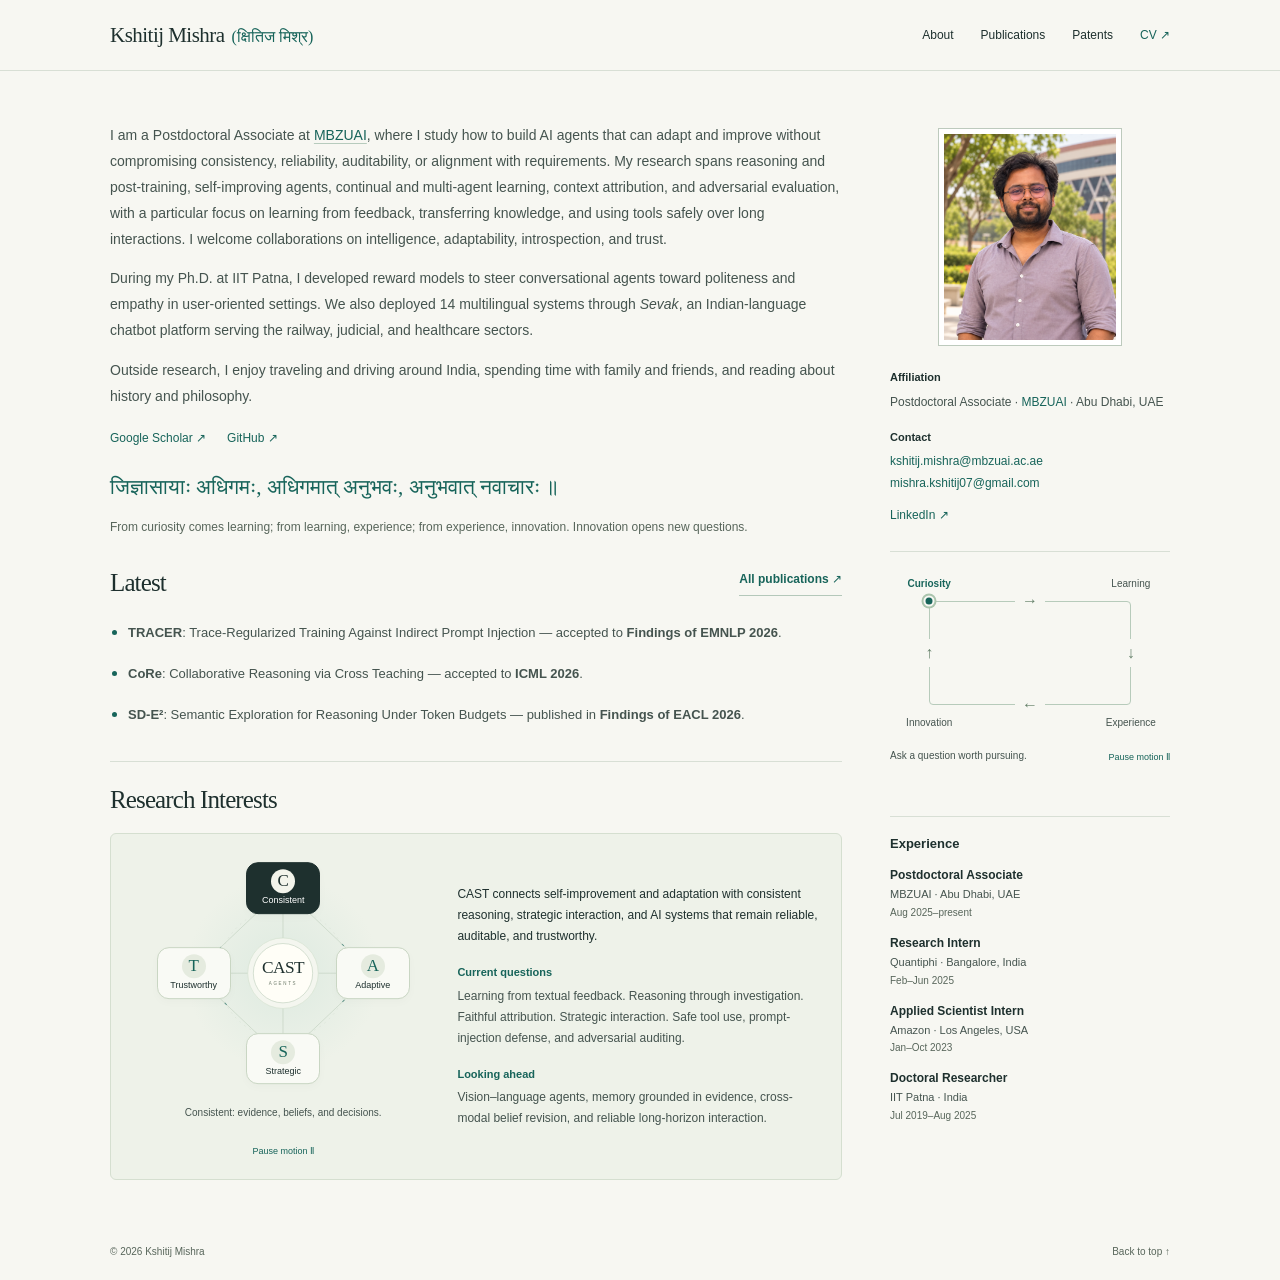
==== commit 47a7a528: "Replace About biography with the supplied research and PhD text" ====
--- a/index.html
+++ b/index.html
@@ -34,8 +34,8 @@
     <section class="academic-profile container" id="about" aria-labelledby="name">
       <div class="profile-content">
         <h1 id="name" class="sr-only">Kshitij Mishra</h1>
-        <p>I am a Postdoctoral Associate at <a class="bio-link" href="https://mbzuai.ac.ae/">MBZUAI</a>, studying how AI agents reason, learn from interaction, and <strong>improve while remaining consistent, reliable, auditable, and aligned with requirements.</strong> My work connects reasoning and post-training with self-improving agents, continual and multi-agent learning, context attribution, and adversarial evaluation. I investigate how agents learn from feedback, transfer knowledge, and use tools safely over long interactions. I welcome collaborations on intelligence, adaptability, introspection, and trust.</p>
-        <p>My Ph.D. thesis at IIT Patna, <em>Inducing Politeness and Empathy In User-Oriented Conversational Systems</em>, introduced reward models to steer conversational agents toward desired goals. During my Ph.D., our team deployed 14 multilingual conversational systems through <em>Sevak, an Indian-language chatbot</em>, covering railways, judiciary, and healthcare.</p>
+        <p>I am a Postdoctoral Associate at <a class="bio-link" href="https://mbzuai.ac.ae/">MBZUAI</a>, where I study how to build AI agents that can adapt and improve without compromising consistency, reliability, auditability, or alignment with requirements. My research spans reasoning and post-training, self-improving agents, continual and multi-agent learning, context attribution, and adversarial evaluation, with a particular focus on learning from feedback, transferring knowledge, and using tools safely over long interactions. I welcome collaborations on intelligence, adaptability, introspection, and trust.</p>
+        <p>During my Ph.D. at IIT Patna, I developed reward models to steer conversational agents toward politeness and empathy in user-oriented settings. We also deployed 14 multilingual systems through <em>Sevak</em>, an Indian-language chatbot platform serving the railway, judicial, and healthcare sectors.</p>
         <p>Outside research, I enjoy traveling and driving around India, spending time with family and friends, and reading about history and philosophy.</p>
         <div class="profile-links"><a href="https://scholar.google.com/citations?user=jfTVBUQAAAAJ">Google Scholar ↗</a><a href="https://github.com/Mishrakshitij">GitHub ↗</a></div>
         <div class="profile-quote">
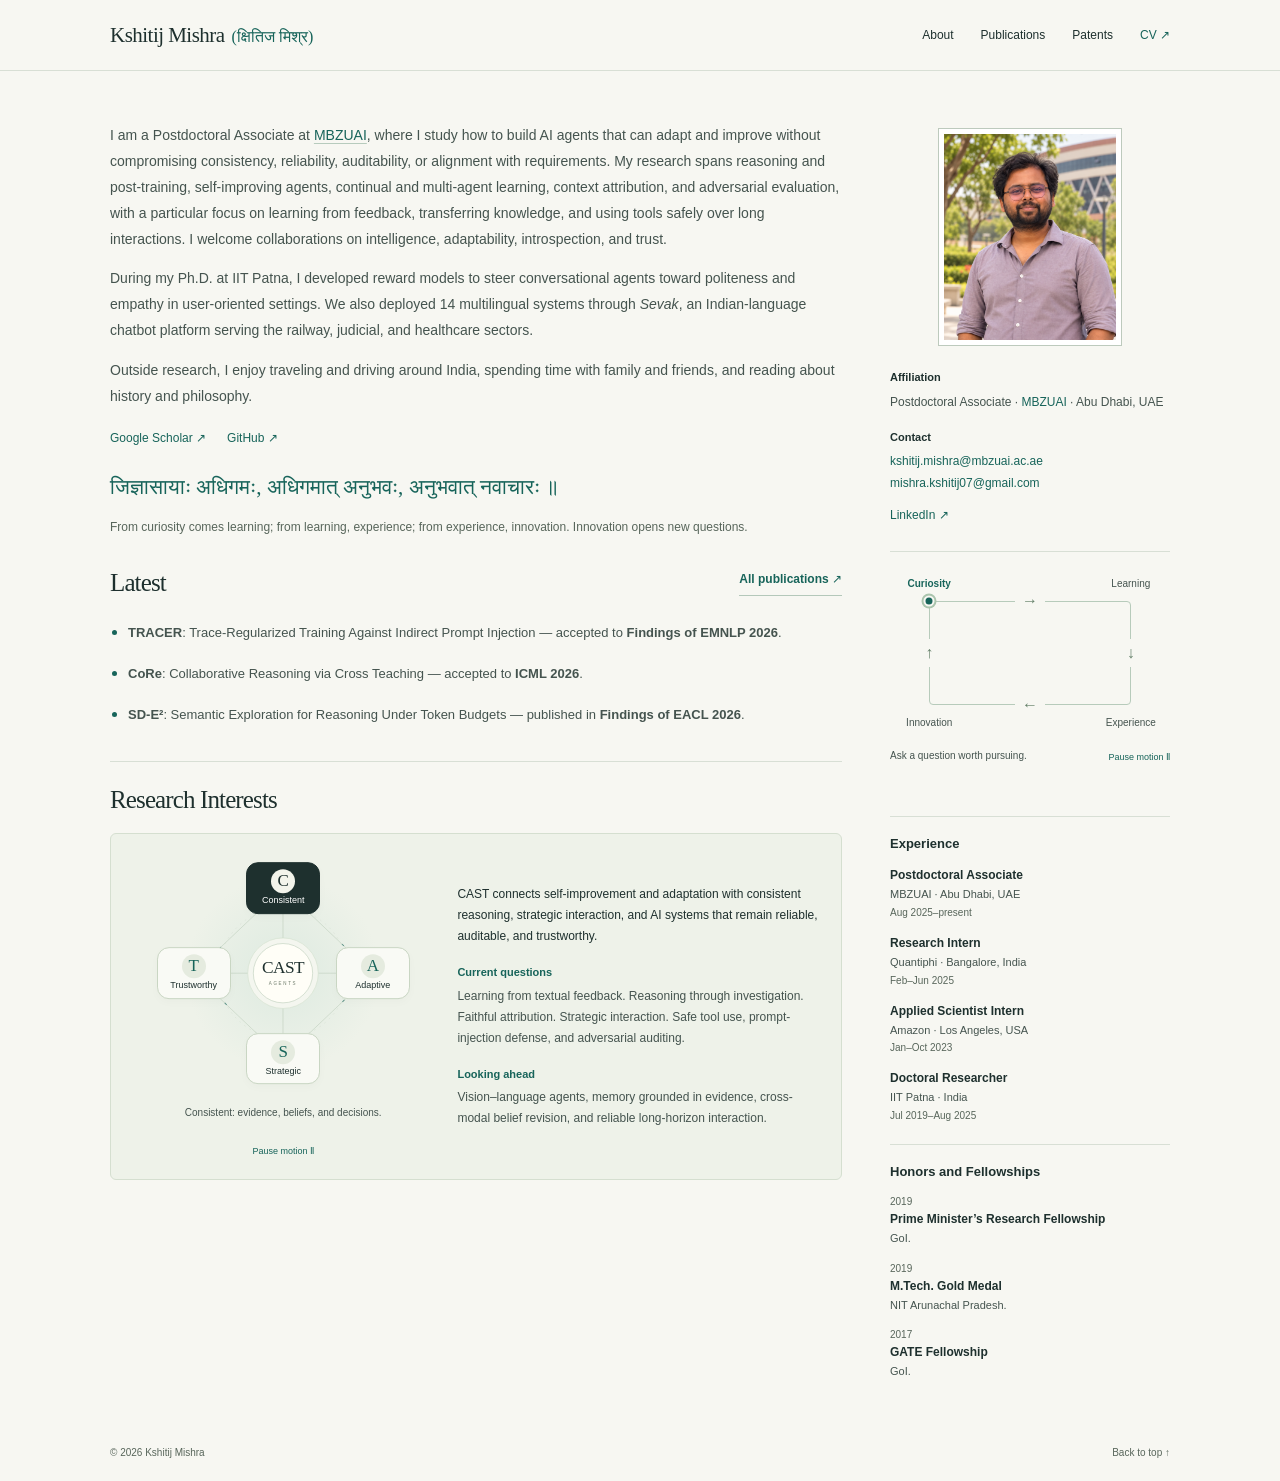
==== commit 96b2356d: "Add Honors and Fellowships below sidebar Experience" ====
--- a/index.html
+++ b/index.html
@@ -43,7 +43,7 @@
           <p>From curiosity comes learning; from learning, experience; from experience, innovation. Innovation opens new questions.</p>
         </div>
       </div>
-      <aside class="profile-sidebar" aria-label="Affiliation, contact details, learning loop, and experience">
+      <aside class="profile-sidebar" aria-label="Affiliation, contact details, learning loop, experience, and honors">
         <figure class="profile-photo"><img src="assets/kshitij-mishra.png" alt="Portrait of Kshitij Mishra" width="1145" height="1374" fetchpriority="high"></figure>
         <dl class="profile-details">
           <div><dt>Affiliation</dt><dd>Postdoctoral Associate · <a href="https://mbzuai.ac.ae/">MBZUAI</a> · Abu Dhabi, UAE</dd></div>
@@ -61,6 +61,14 @@
             <li><h3>Research Intern</h3><p>Quantiphi · Bangalore, India</p><p class="experience-date"><time datetime="2025-02">Feb</time>–<time datetime="2025-06">Jun 2025</time></p></li>
             <li><h3>Applied Scientist Intern</h3><p>Amazon · Los Angeles, USA</p><p class="experience-date"><time datetime="2023-01">Jan</time>–<time datetime="2023-10">Oct 2023</time></p></li>
             <li><h3>Doctoral Researcher</h3><p>IIT Patna · India</p><p class="experience-date"><time datetime="2019-07">Jul 2019</time>–<time datetime="2025-08">Aug 2025</time></p></li>
+          </ul>
+        </section>
+        <section class="profile-experience profile-honors" id="honors" aria-labelledby="honors-title">
+          <h2 id="honors-title">Honors and Fellowships</h2>
+          <ul>
+            <li><p class="experience-date"><time datetime="2019">2019</time></p><h3>Prime Minister’s Research Fellowship</h3><p>GoI.</p></li>
+            <li><p class="experience-date"><time datetime="2019">2019</time></p><h3>M.Tech. Gold Medal</h3><p>NIT Arunachal Pradesh.</p></li>
+            <li><p class="experience-date"><time datetime="2017">2017</time></p><h3>GATE Fellowship</h3><p>GoI.</p></li>
           </ul>
         </section>
       </aside>
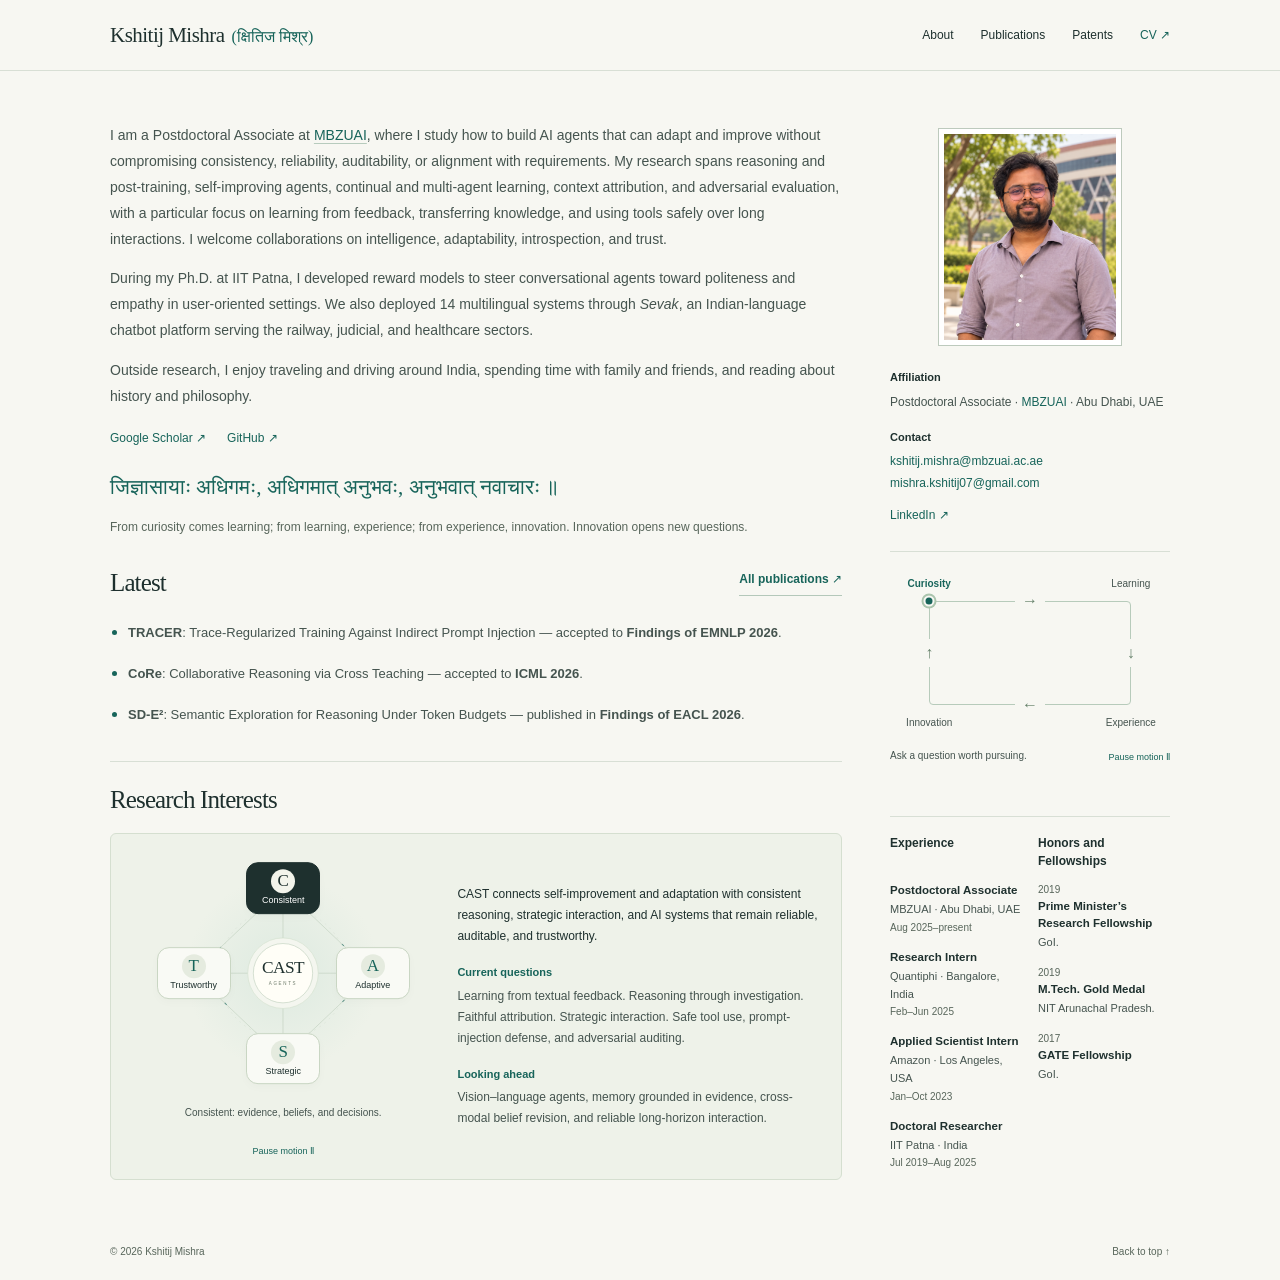
==== commit 95b98918: "Arrange sidebar experience and honors in two compact columns" ====
--- a/index.html
+++ b/index.html
@@ -15,7 +15,7 @@
   <meta property="og:image:alt" content="Portrait of Kshitij Mishra">
   <meta name="twitter:card" content="summary_large_image">
   <link rel="icon" type="image/svg+xml" href="favicon.svg">
-  <link rel="stylesheet" href="styles.css?v=20260912-layout">
+  <link rel="stylesheet" href="styles.css?v=20260912-columns">
   <script src="research-themes.js?v=20260912-layout" defer></script>
   <script src="script.js?v=20260912-layout" defer></script>
 </head>
@@ -54,23 +54,25 @@
           <div class="journey-track"><span class="journey-border" aria-hidden="true"></span><span class="journey-ball" aria-hidden="true"></span><button class="journey-node journey-curiosity is-active" type="button" data-stage="0" aria-pressed="true" aria-controls="journey-detail">Curiosity</button><button class="journey-node journey-learning" type="button" data-stage="1" aria-pressed="false" aria-controls="journey-detail">Learning</button><button class="journey-node journey-experience" type="button" data-stage="2" aria-pressed="false" aria-controls="journey-detail">Experience</button><button class="journey-node journey-innovation" type="button" data-stage="3" aria-pressed="false" aria-controls="journey-detail">Innovation</button><span class="journey-arrow arrow-top" aria-hidden="true">→</span><span class="journey-arrow arrow-right" aria-hidden="true">↓</span><span class="journey-arrow arrow-bottom" aria-hidden="true">←</span><span class="journey-arrow arrow-left" aria-hidden="true">↑</span></div>
           <div class="journey-description"><p id="journey-detail" aria-live="polite">Ask a question worth pursuing.</p><button id="journey-motion" type="button" aria-pressed="false">Pause motion Ⅱ</button></div>
         </div>
-        <section class="profile-experience" id="experience" aria-labelledby="experience-title">
-          <h2 id="experience-title">Experience</h2>
-          <ul>
-            <li><h3>Postdoctoral Associate</h3><p>MBZUAI · Abu Dhabi, UAE</p><p class="experience-date"><time datetime="2025-08">Aug 2025</time>–present</p></li>
-            <li><h3>Research Intern</h3><p>Quantiphi · Bangalore, India</p><p class="experience-date"><time datetime="2025-02">Feb</time>–<time datetime="2025-06">Jun 2025</time></p></li>
-            <li><h3>Applied Scientist Intern</h3><p>Amazon · Los Angeles, USA</p><p class="experience-date"><time datetime="2023-01">Jan</time>–<time datetime="2023-10">Oct 2023</time></p></li>
-            <li><h3>Doctoral Researcher</h3><p>IIT Patna · India</p><p class="experience-date"><time datetime="2019-07">Jul 2019</time>–<time datetime="2025-08">Aug 2025</time></p></li>
-          </ul>
-        </section>
-        <section class="profile-experience profile-honors" id="honors" aria-labelledby="honors-title">
-          <h2 id="honors-title">Honors and Fellowships</h2>
-          <ul>
-            <li><p class="experience-date"><time datetime="2019">2019</time></p><h3>Prime Minister’s Research Fellowship</h3><p>GoI.</p></li>
-            <li><p class="experience-date"><time datetime="2019">2019</time></p><h3>M.Tech. Gold Medal</h3><p>NIT Arunachal Pradesh.</p></li>
-            <li><p class="experience-date"><time datetime="2017">2017</time></p><h3>GATE Fellowship</h3><p>GoI.</p></li>
-          </ul>
-        </section>
+        <div class="sidebar-records">
+          <section class="profile-experience" id="experience" aria-labelledby="experience-title">
+            <h2 id="experience-title">Experience</h2>
+            <ul>
+              <li><h3>Postdoctoral Associate</h3><p>MBZUAI · Abu Dhabi, UAE</p><p class="experience-date"><time datetime="2025-08">Aug 2025</time>–present</p></li>
+              <li><h3>Research Intern</h3><p>Quantiphi · Bangalore, India</p><p class="experience-date"><time datetime="2025-02">Feb</time>–<time datetime="2025-06">Jun 2025</time></p></li>
+              <li><h3>Applied Scientist Intern</h3><p>Amazon · Los Angeles, USA</p><p class="experience-date"><time datetime="2023-01">Jan</time>–<time datetime="2023-10">Oct 2023</time></p></li>
+              <li><h3>Doctoral Researcher</h3><p>IIT Patna · India</p><p class="experience-date"><time datetime="2019-07">Jul 2019</time>–<time datetime="2025-08">Aug 2025</time></p></li>
+            </ul>
+          </section>
+          <section class="profile-experience profile-honors" id="honors" aria-labelledby="honors-title">
+            <h2 id="honors-title">Honors and Fellowships</h2>
+            <ul>
+              <li><p class="experience-date"><time datetime="2019">2019</time></p><h3>Prime Minister’s Research Fellowship</h3><p>GoI.</p></li>
+              <li><p class="experience-date"><time datetime="2019">2019</time></p><h3>M.Tech. Gold Medal</h3><p>NIT Arunachal Pradesh.</p></li>
+              <li><p class="experience-date"><time datetime="2017">2017</time></p><h3>GATE Fellowship</h3><p>GoI.</p></li>
+            </ul>
+          </section>
+        </div>
       </aside>
       <section class="latest-section" id="latest" aria-labelledby="latest-title">
         <div class="compact-heading"><h2 id="latest-title">Latest</h2><a class="text-link" href="publications.html?v=20260912-navigation">All publications ↗</a></div>
--- a/styles.css
+++ b/styles.css
@@ -105,6 +105,14 @@
 .theme-detail .eyebrow{margin-bottom:12px}
 .theme-detail ul{margin:18px 0 0}
 
+/* Experience and honors share a compact two-column sidebar block. */
+.sidebar-records{display:grid;grid-template-columns:repeat(2,minmax(0,1fr));gap:16px;margin-top:20px;padding-top:17px;border-top:1px solid var(--line);align-items:start}
+.sidebar-records>.profile-experience{min-width:0;margin:0;padding:0;border:0}
+.sidebar-records h2{font-size:12px;line-height:1.5;min-height:3em;margin-bottom:12px}
+.sidebar-records h3{font-size:11.5px;line-height:1.5}
+.sidebar-records p{overflow-wrap:break-word}
+@media(max-width:480px){.sidebar-records{grid-template-columns:minmax(0,1fr);gap:22px}.sidebar-records h2{min-height:0}}
+
 /* CAST follows Latest in the main column, alongside the full profile sidebar. */
 .academic-profile{grid-template-rows:min-content min-content 1fr}
 .profile-sidebar{grid-row:1/4}
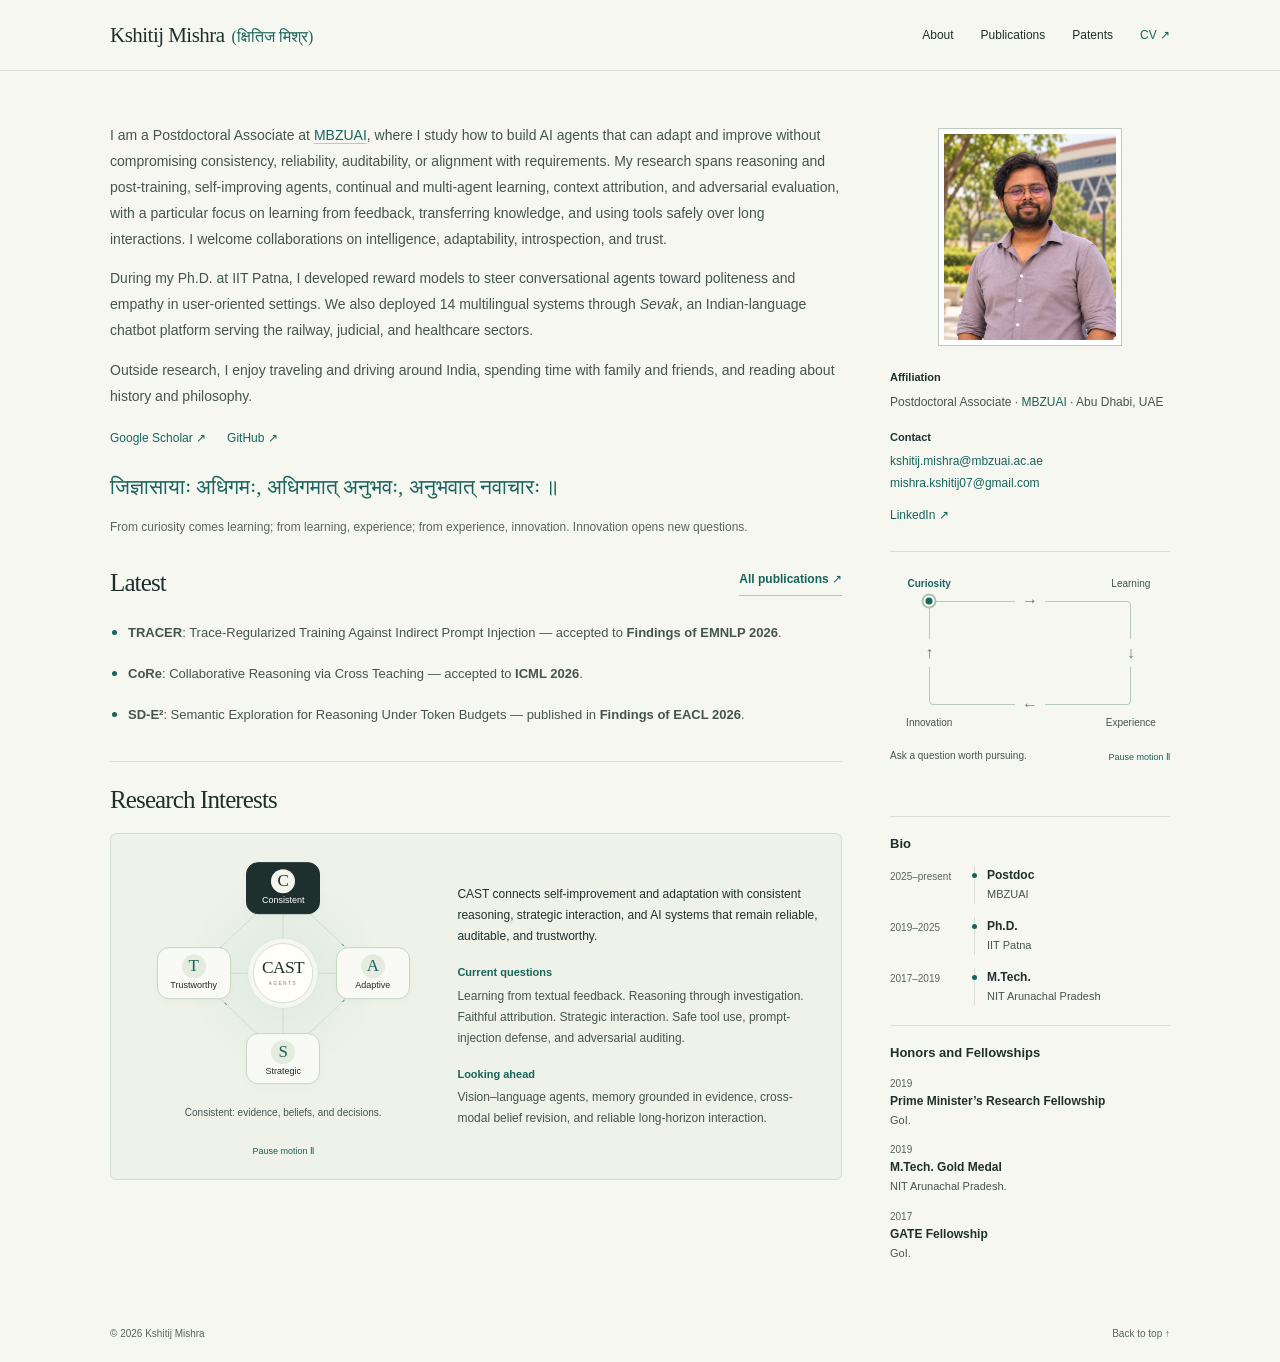
==== commit dca79055: "Replace sidebar experience with a short academic Bio and stack honors below" ====
--- a/index.html
+++ b/index.html
@@ -15,7 +15,7 @@
   <meta property="og:image:alt" content="Portrait of Kshitij Mishra">
   <meta name="twitter:card" content="summary_large_image">
   <link rel="icon" type="image/svg+xml" href="favicon.svg">
-  <link rel="stylesheet" href="styles.css?v=20260912-columns">
+  <link rel="stylesheet" href="styles.css?v=20260912-bio">
   <script src="research-themes.js?v=20260912-layout" defer></script>
   <script src="script.js?v=20260912-layout" defer></script>
 </head>
@@ -43,7 +43,7 @@
           <p>From curiosity comes learning; from learning, experience; from experience, innovation. Innovation opens new questions.</p>
         </div>
       </div>
-      <aside class="profile-sidebar" aria-label="Affiliation, contact details, learning loop, experience, and honors">
+      <aside class="profile-sidebar" aria-label="Affiliation, contact details, learning loop, bio, and honors">
         <figure class="profile-photo"><img src="assets/kshitij-mishra.png" alt="Portrait of Kshitij Mishra" width="1145" height="1374" fetchpriority="high"></figure>
         <dl class="profile-details">
           <div><dt>Affiliation</dt><dd>Postdoctoral Associate · <a href="https://mbzuai.ac.ae/">MBZUAI</a> · Abu Dhabi, UAE</dd></div>
@@ -54,25 +54,22 @@
           <div class="journey-track"><span class="journey-border" aria-hidden="true"></span><span class="journey-ball" aria-hidden="true"></span><button class="journey-node journey-curiosity is-active" type="button" data-stage="0" aria-pressed="true" aria-controls="journey-detail">Curiosity</button><button class="journey-node journey-learning" type="button" data-stage="1" aria-pressed="false" aria-controls="journey-detail">Learning</button><button class="journey-node journey-experience" type="button" data-stage="2" aria-pressed="false" aria-controls="journey-detail">Experience</button><button class="journey-node journey-innovation" type="button" data-stage="3" aria-pressed="false" aria-controls="journey-detail">Innovation</button><span class="journey-arrow arrow-top" aria-hidden="true">→</span><span class="journey-arrow arrow-right" aria-hidden="true">↓</span><span class="journey-arrow arrow-bottom" aria-hidden="true">←</span><span class="journey-arrow arrow-left" aria-hidden="true">↑</span></div>
           <div class="journey-description"><p id="journey-detail" aria-live="polite">Ask a question worth pursuing.</p><button id="journey-motion" type="button" aria-pressed="false">Pause motion Ⅱ</button></div>
         </div>
-        <div class="sidebar-records">
-          <section class="profile-experience" id="experience" aria-labelledby="experience-title">
-            <h2 id="experience-title">Experience</h2>
-            <ul>
-              <li><h3>Postdoctoral Associate</h3><p>MBZUAI · Abu Dhabi, UAE</p><p class="experience-date"><time datetime="2025-08">Aug 2025</time>–present</p></li>
-              <li><h3>Research Intern</h3><p>Quantiphi · Bangalore, India</p><p class="experience-date"><time datetime="2025-02">Feb</time>–<time datetime="2025-06">Jun 2025</time></p></li>
-              <li><h3>Applied Scientist Intern</h3><p>Amazon · Los Angeles, USA</p><p class="experience-date"><time datetime="2023-01">Jan</time>–<time datetime="2023-10">Oct 2023</time></p></li>
-              <li><h3>Doctoral Researcher</h3><p>IIT Patna · India</p><p class="experience-date"><time datetime="2019-07">Jul 2019</time>–<time datetime="2025-08">Aug 2025</time></p></li>
-            </ul>
-          </section>
-          <section class="profile-experience profile-honors" id="honors" aria-labelledby="honors-title">
-            <h2 id="honors-title">Honors and Fellowships</h2>
-            <ul>
-              <li><p class="experience-date"><time datetime="2019">2019</time></p><h3>Prime Minister’s Research Fellowship</h3><p>GoI.</p></li>
-              <li><p class="experience-date"><time datetime="2019">2019</time></p><h3>M.Tech. Gold Medal</h3><p>NIT Arunachal Pradesh.</p></li>
-              <li><p class="experience-date"><time datetime="2017">2017</time></p><h3>GATE Fellowship</h3><p>GoI.</p></li>
-            </ul>
-          </section>
-        </div>
+        <section class="profile-experience profile-bio" id="bio" aria-labelledby="bio-title">
+          <h2 id="bio-title">Bio</h2>
+          <ul class="bio-timeline">
+            <li><p class="experience-date"><time datetime="2025-08">2025</time>–present</p><div><h3>Postdoc</h3><p>MBZUAI</p></div></li>
+            <li><p class="experience-date"><time datetime="2019-07">2019</time>–<time datetime="2025-08">2025</time></p><div><h3>Ph.D.</h3><p>IIT Patna</p></div></li>
+            <li><p class="experience-date"><time datetime="2017-08">2017</time>–<time datetime="2019-06">2019</time></p><div><h3>M.Tech.</h3><p>NIT Arunachal Pradesh</p></div></li>
+          </ul>
+        </section>
+        <section class="profile-experience profile-honors" id="honors" aria-labelledby="honors-title">
+          <h2 id="honors-title">Honors and Fellowships</h2>
+          <ul>
+            <li><p class="experience-date"><time datetime="2019">2019</time></p><h3>Prime Minister’s Research Fellowship</h3><p>GoI.</p></li>
+            <li><p class="experience-date"><time datetime="2019">2019</time></p><h3>M.Tech. Gold Medal</h3><p>NIT Arunachal Pradesh.</p></li>
+            <li><p class="experience-date"><time datetime="2017">2017</time></p><h3>GATE Fellowship</h3><p>GoI.</p></li>
+          </ul>
+        </section>
       </aside>
       <section class="latest-section" id="latest" aria-labelledby="latest-title">
         <div class="compact-heading"><h2 id="latest-title">Latest</h2><a class="text-link" href="publications.html?v=20260912-navigation">All publications ↗</a></div>
--- a/styles.css
+++ b/styles.css
@@ -105,13 +105,11 @@
 .theme-detail .eyebrow{margin-bottom:12px}
 .theme-detail ul{margin:18px 0 0}
 
-/* Experience and honors share a compact two-column sidebar block. */
-.sidebar-records{display:grid;grid-template-columns:repeat(2,minmax(0,1fr));gap:16px;margin-top:20px;padding-top:17px;border-top:1px solid var(--line);align-items:start}
-.sidebar-records>.profile-experience{min-width:0;margin:0;padding:0;border:0}
-.sidebar-records h2{font-size:12px;line-height:1.5;min-height:3em;margin-bottom:12px}
-.sidebar-records h3{font-size:11.5px;line-height:1.5}
-.sidebar-records p{overflow-wrap:break-word}
-@media(max-width:480px){.sidebar-records{grid-template-columns:minmax(0,1fr);gap:22px}.sidebar-records h2{min-height:0}}
+/* Short academic biography, followed by honors in the same sidebar column. */
+.profile-bio .bio-timeline li{display:grid;grid-template-columns:72px minmax(0,1fr);column-gap:12px;align-items:start}
+.profile-bio .bio-timeline li>div{position:relative;min-width:0;padding-left:12px;border-left:1px solid var(--line)}
+.profile-bio .bio-timeline li>div::before{content:'';position:absolute;left:-3px;top:7px;width:5px;height:5px;border-radius:50%;background:var(--teal)}
+.profile-bio .experience-date{white-space:nowrap;padding-top:2px}
 
 /* CAST follows Latest in the main column, alongside the full profile sidebar. */
 .academic-profile{grid-template-rows:min-content min-content 1fr}
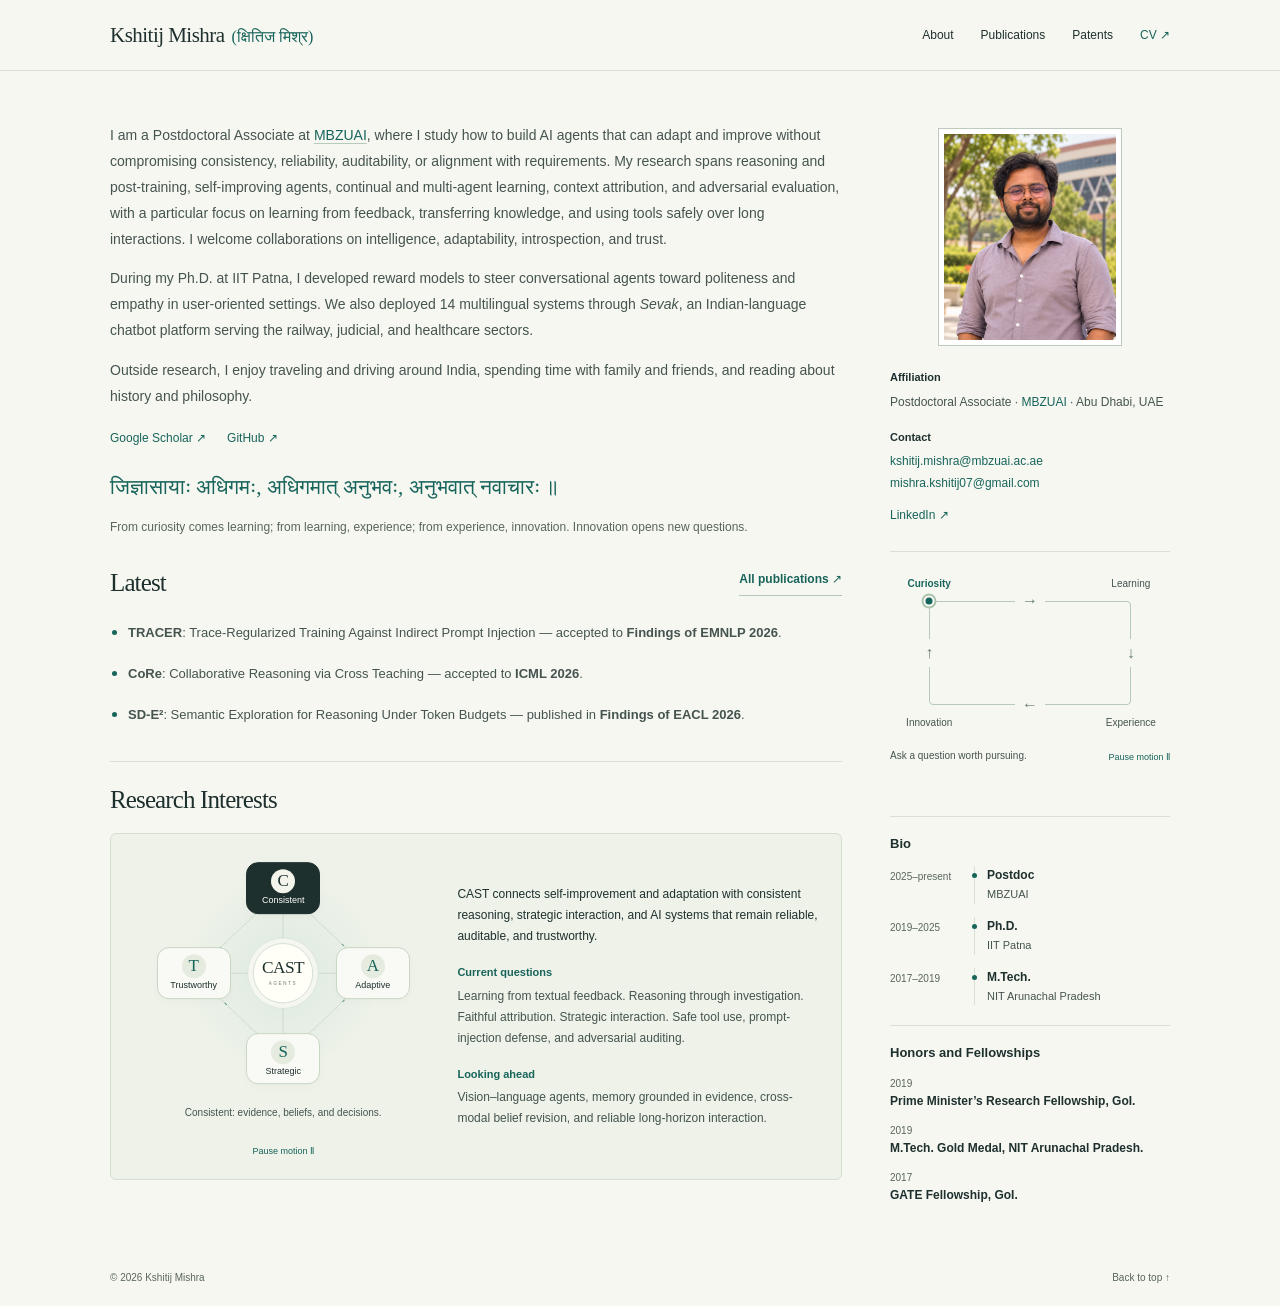
==== commit fe394df5: "Keep award institutions inline with honors and fellowship names" ====
--- a/index.html
+++ b/index.html
@@ -65,9 +65,9 @@
         <section class="profile-experience profile-honors" id="honors" aria-labelledby="honors-title">
           <h2 id="honors-title">Honors and Fellowships</h2>
           <ul>
-            <li><p class="experience-date"><time datetime="2019">2019</time></p><h3>Prime Minister’s Research Fellowship</h3><p>GoI.</p></li>
-            <li><p class="experience-date"><time datetime="2019">2019</time></p><h3>M.Tech. Gold Medal</h3><p>NIT Arunachal Pradesh.</p></li>
-            <li><p class="experience-date"><time datetime="2017">2017</time></p><h3>GATE Fellowship</h3><p>GoI.</p></li>
+            <li><p class="experience-date"><time datetime="2019">2019</time></p><h3>Prime Minister’s Research Fellowship, GoI.</h3></li>
+            <li><p class="experience-date"><time datetime="2019">2019</time></p><h3>M.Tech. Gold Medal, NIT Arunachal Pradesh.</h3></li>
+            <li><p class="experience-date"><time datetime="2017">2017</time></p><h3>GATE Fellowship, GoI.</h3></li>
           </ul>
         </section>
       </aside>
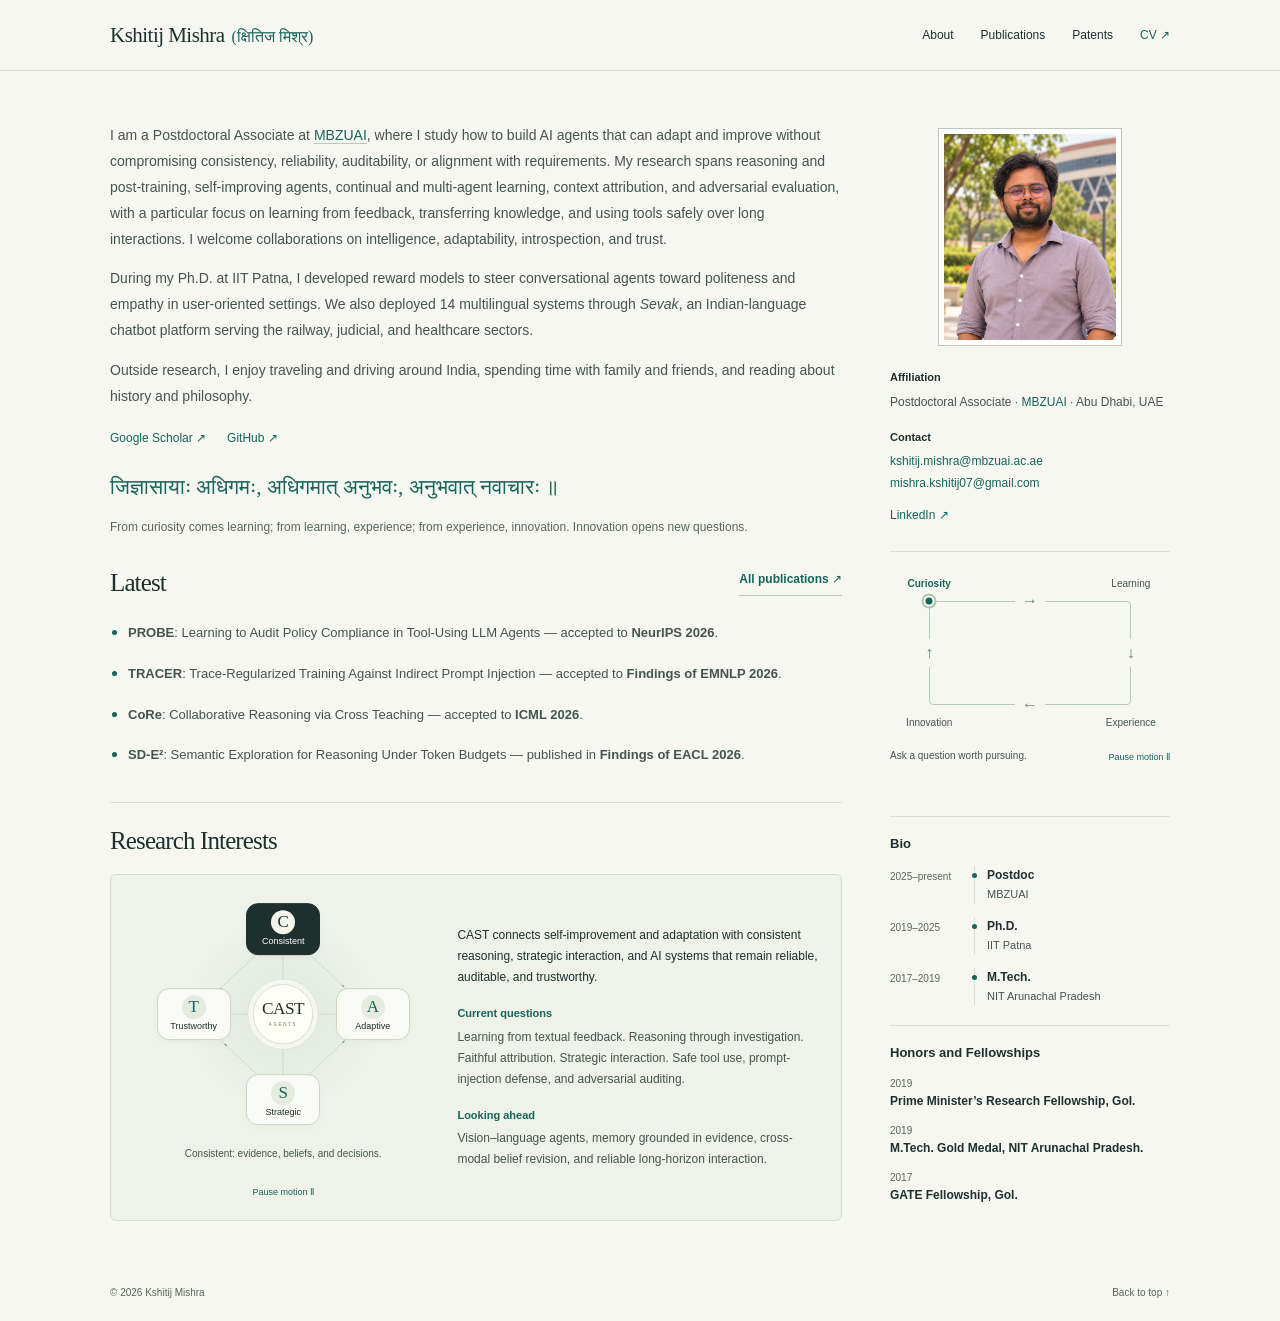
==== commit 70c15e75: "Announce the NeurIPS 2026 PROBE acceptance under Latest Add the PROBE bullet at the top of Latest, l" ====
--- a/index.html
+++ b/index.html
@@ -26,7 +26,7 @@
       <a class="wordmark" href="#about" aria-label="Kshitij Mishra home"><span>Kshitij Mishra</span> <span class="wordmark-devanagari" lang="hi">(क्षितिज मिश्र)</span></a>
       <button class="menu-toggle" type="button" aria-expanded="false" aria-controls="site-nav">Menu <span aria-hidden="true">☰</span></button>
       <nav id="site-nav" aria-label="Main navigation">
-        <a href="#about">About</a><a href="publications.html?v=20260912-navigation">Publications</a><a href="patents.html?v=20260912-navigation">Patents</a><a href="assets/Kshitij_Mishra_CV.pdf?v=20260912-latex" target="_blank" rel="noopener" aria-label="CV PDF opens in a new tab">CV <span aria-hidden="true">↗</span></a>
+        <a href="#about">About</a><a href="publications.html?v=20260924-neurips">Publications</a><a href="patents.html?v=20260912-navigation">Patents</a><a href="assets/Kshitij_Mishra_CV.pdf?v=20260912-latex" target="_blank" rel="noopener" aria-label="CV PDF opens in a new tab">CV <span aria-hidden="true">↗</span></a>
       </nav>
     </div>
   </header>
@@ -72,9 +72,10 @@
         </section>
       </aside>
       <section class="latest-section" id="latest" aria-labelledby="latest-title">
-        <div class="compact-heading"><h2 id="latest-title">Latest</h2><a class="text-link" href="publications.html?v=20260912-navigation">All publications ↗</a></div>
+        <div class="compact-heading"><h2 id="latest-title">Latest</h2><a class="text-link" href="publications.html?v=20260924-neurips">All publications ↗</a></div>
         <ul class="latest-list">
-          <li><p><a href="publications.html?v=20260912-navigation#tracer"><strong>TRACER</strong>: Trace-Regularized Training Against Indirect Prompt Injection</a> — accepted to <strong>Findings of EMNLP 2026</strong>.</p></li>
+          <li><p><a href="publications.html?v=20260924-neurips#probe"><strong>PROBE</strong>: Learning to Audit Policy Compliance in Tool-Using LLM Agents</a> — accepted to <strong>NeurIPS 2026</strong>.</p></li>
+          <li><p><a href="publications.html?v=20260924-neurips#tracer"><strong>TRACER</strong>: Trace-Regularized Training Against Indirect Prompt Injection</a> — accepted to <strong>Findings of EMNLP 2026</strong>.</p></li>
           <li><p><a href="https://arxiv.org/abs/2601.21600"><strong>CoRe</strong>: Collaborative Reasoning via Cross Teaching</a> — accepted to <strong>ICML 2026</strong>.</p></li>
           <li><p><a href="https://aclanthology.org/2026.findings-eacl.323/"><strong>SD-E²</strong>: Semantic Exploration for Reasoning Under Token Budgets</a> — published in <strong>Findings of EACL 2026</strong>.</p></li>
         </ul>
